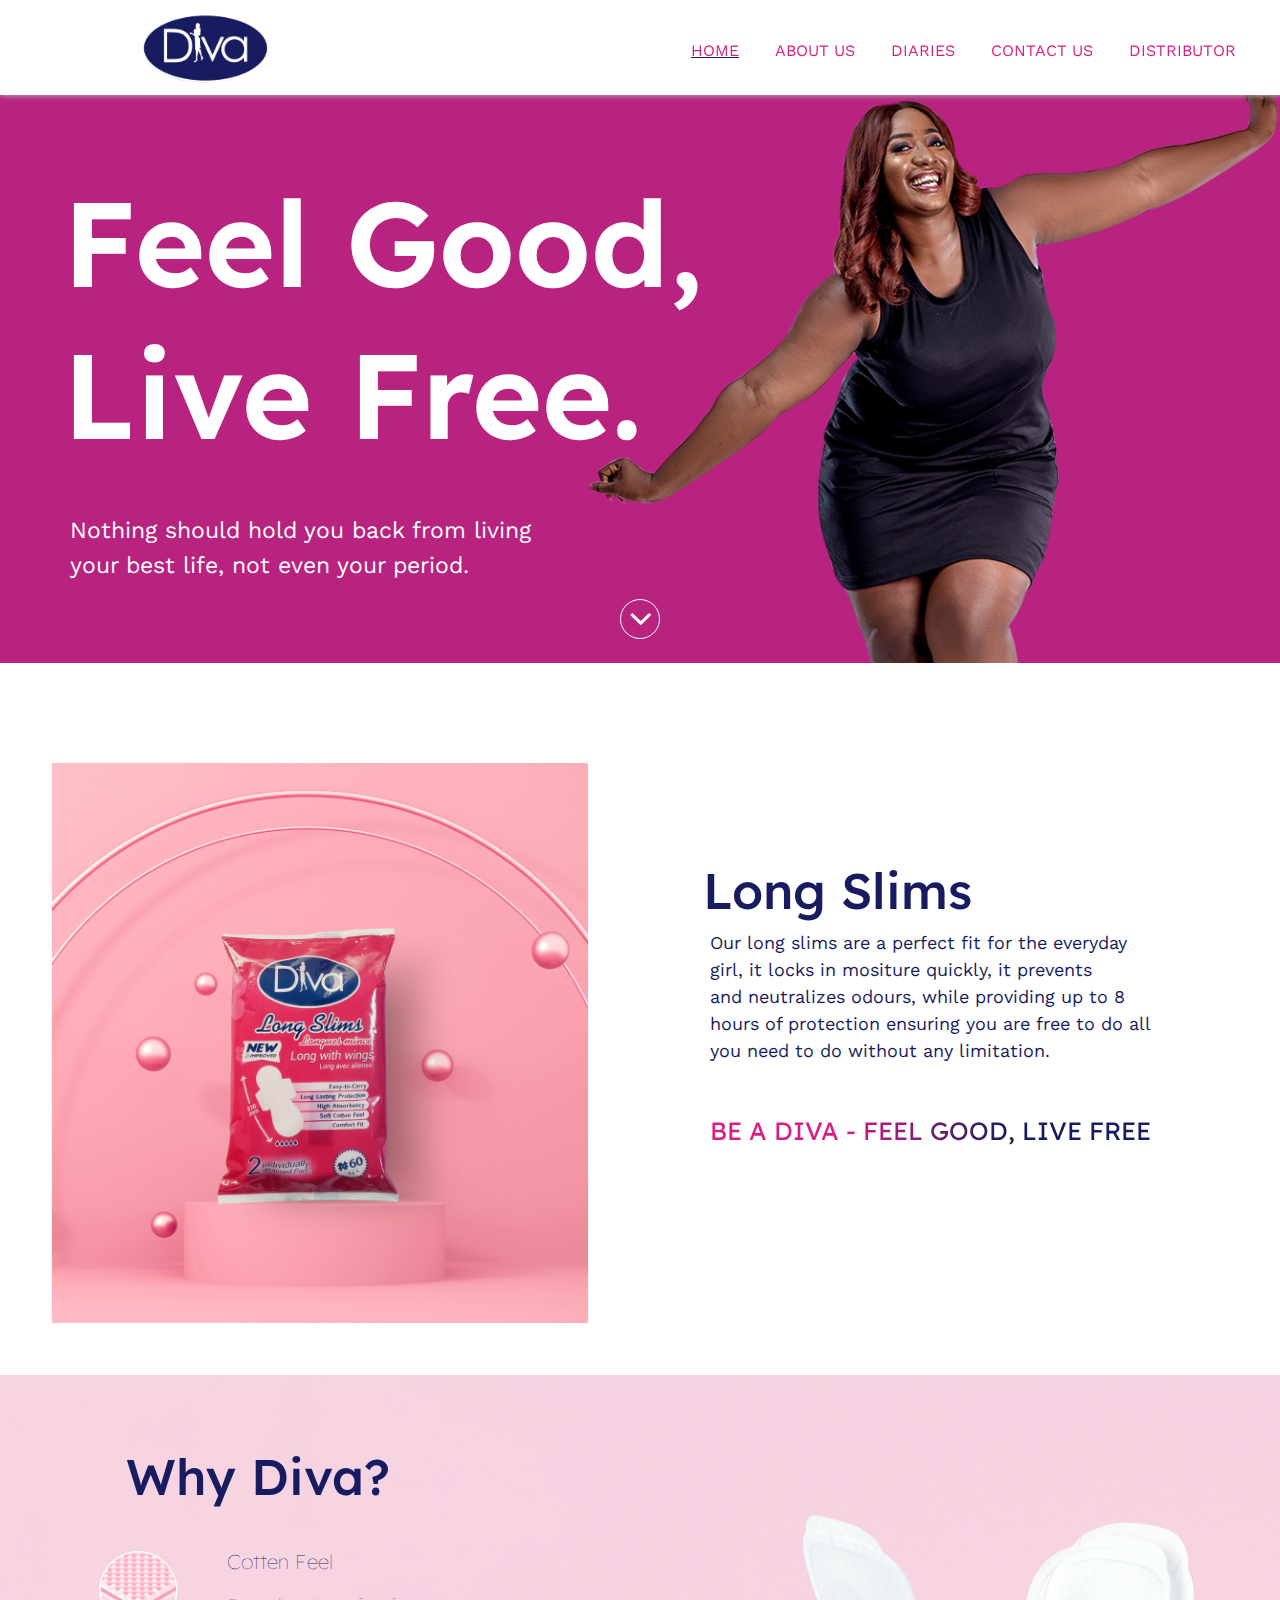
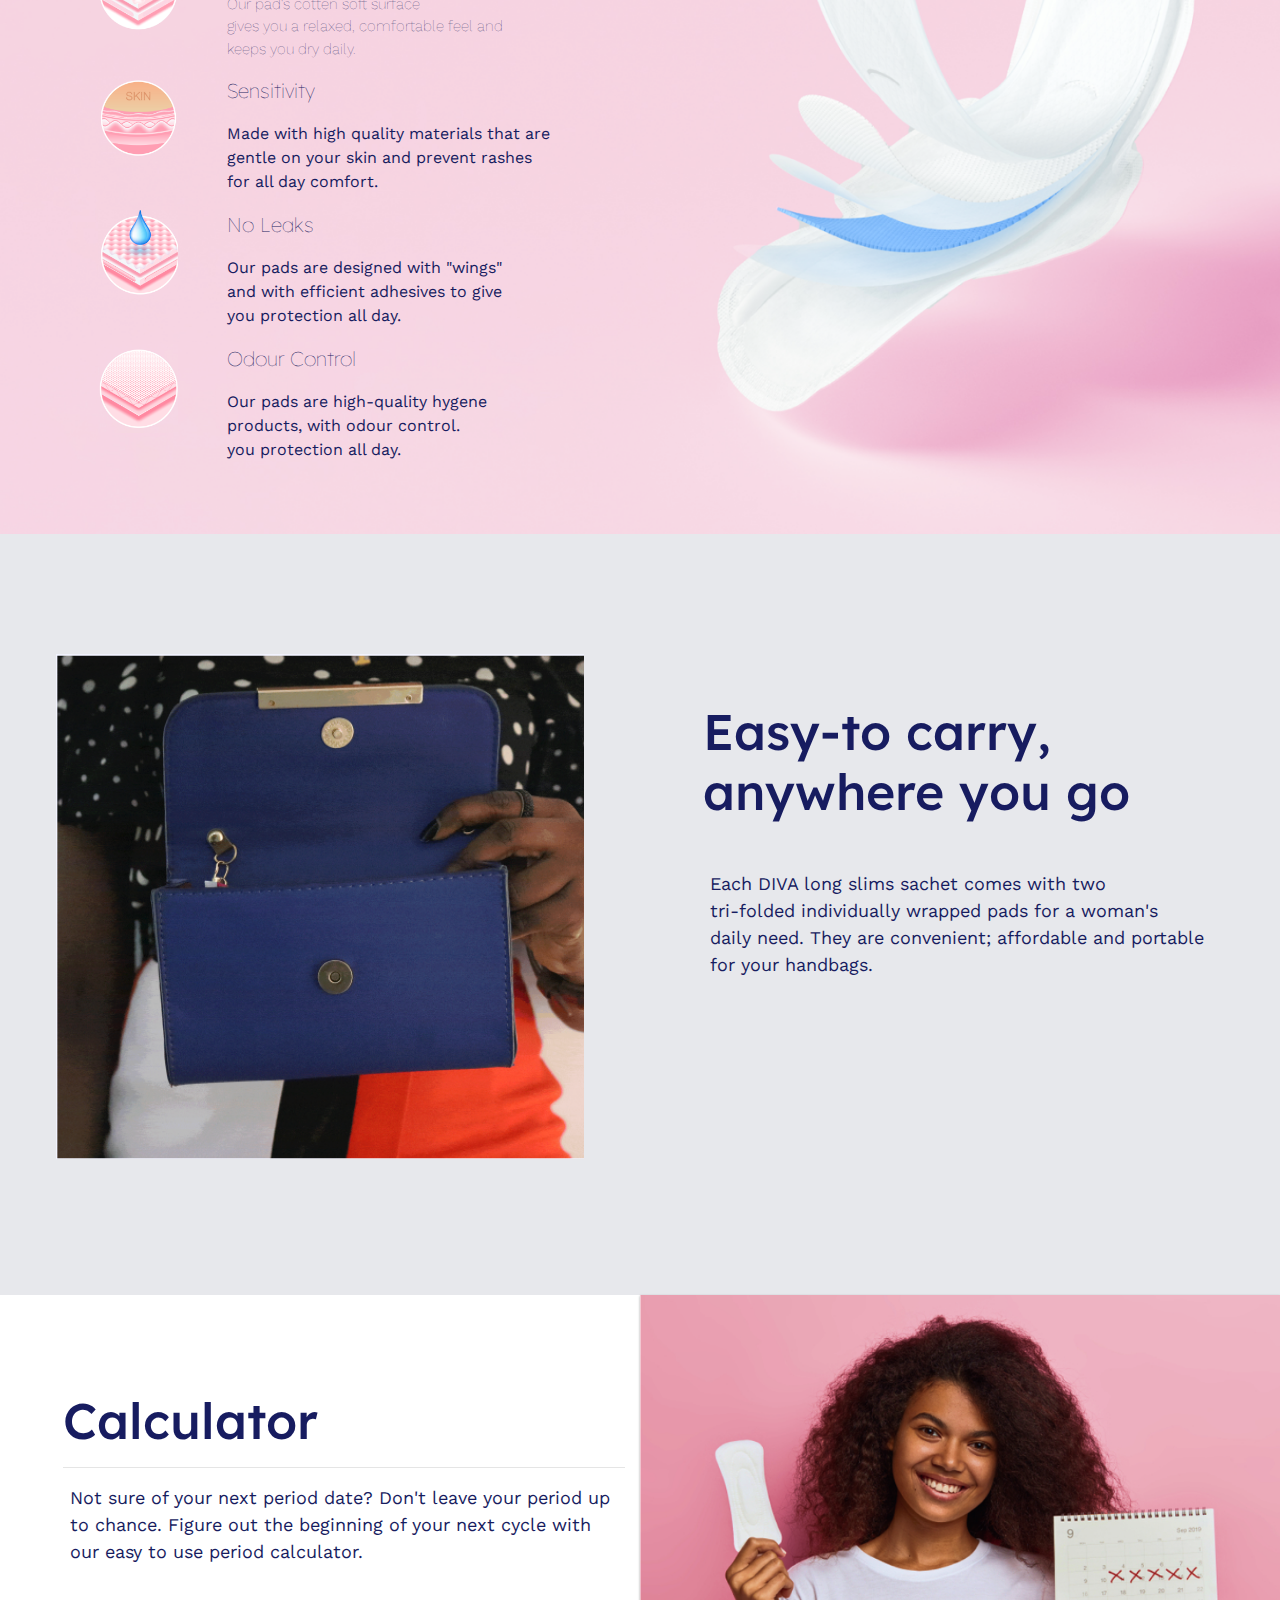
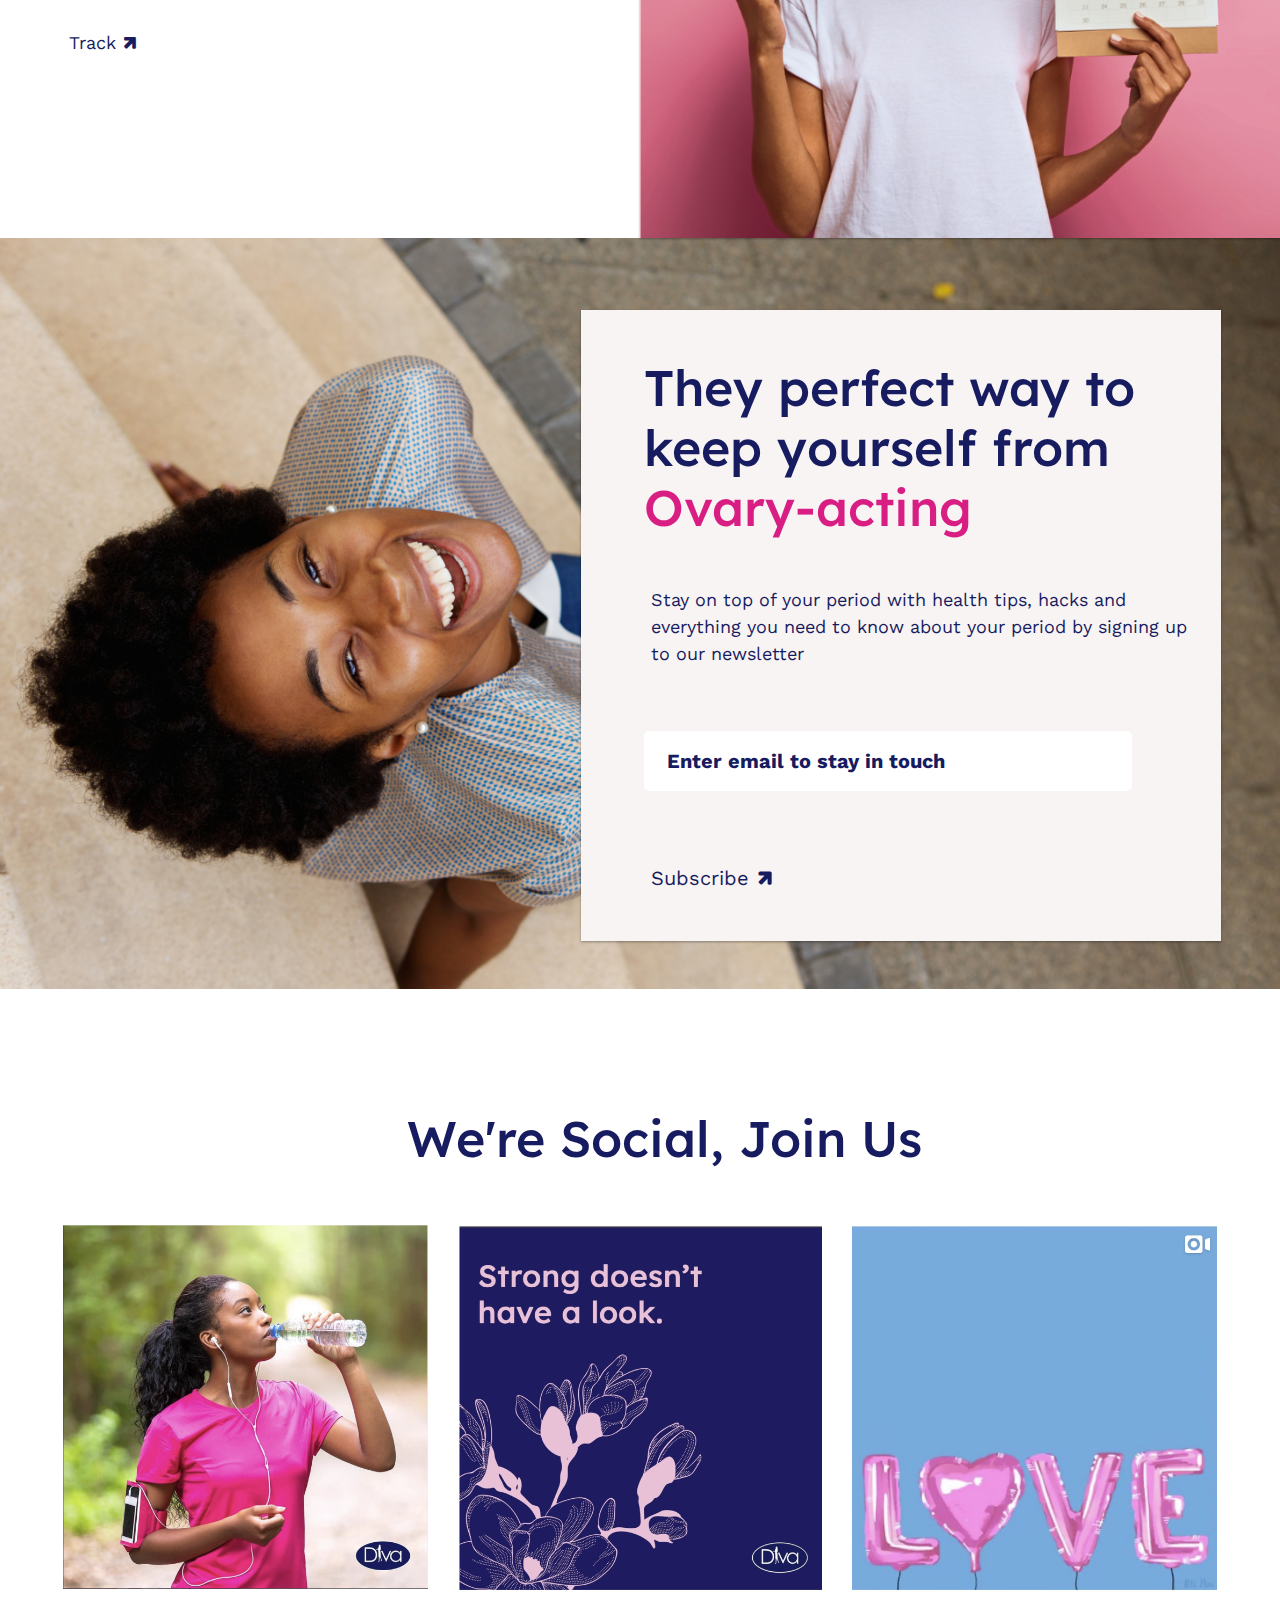
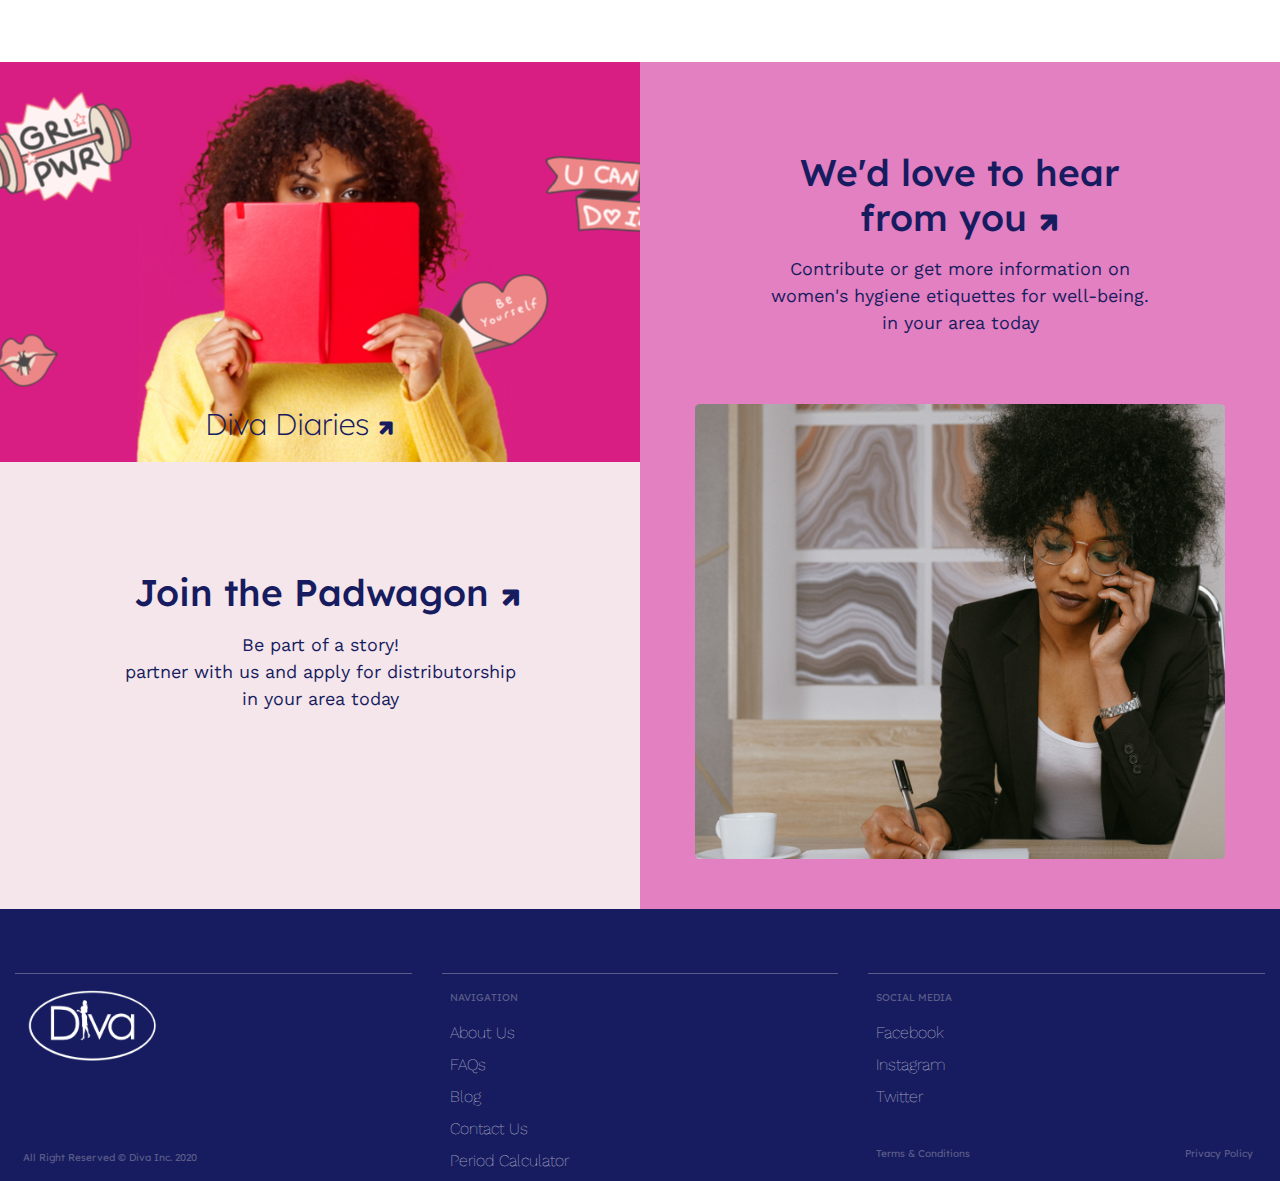
==== index.html @ f77e219d "style commit" ====
<!DOCTYPE html>
<html lang="en">

<head>
    <meta charset="UTF-8">
    <meta name="viewport" content="width=device-width, initial-scale=1, shrink-to-fit=no">
    <link rel="stylesheet" href="https://stackpath.bootstrapcdn.com/bootstrap/4.4.1/css/bootstrap.min.css"
        integrity="sha384-Vkoo8x4CGsO3+Hhxv8T/Q5PaXtkKtu6ug5TOeNV6gBiFeWPGFN9MuhOf23Q9Ifjh" crossorigin="anonymous">
    <link rel="stylesheet" href="https://stackpath.bootstrapcdn.com/font-awesome/4.7.0/css/font-awesome.min.css">

    <link href="https://fonts.googleapis.com/css2?family=Work+Sans&display=swap" rel="stylesheet">
    <link href="https://fonts.googleapis.com/css2?family=Lexend+Deca&display=swap" rel="stylesheet">
    <link href="style.css" rel="stylesheet" />

</head>

<body>
    
    <div class="container-fluid">
        <div class="row">
            <nav class="navbar navbar-expand-xl navbar-light bg-light navbar-fixed-top header w-100" id="header">
                     <button class="navbar-toggler mb-1 ml-3" type="button" data-toggle="collapse"
                         data-target="#navbarSupportedContent" aria-controls="navbarSupportedContent" aria-expanded="false"
                         aria-label="Toggle navigation">
                         <span class="navbar-toggler-icon"></span>
                     </button>
                     <a class="navbar-brand d-none d-lg-block text-white ml-3" href="#"
                         style="width:300px;text-align:center; margin: 0 auto;"><img src="images/logo.png" alt="DIVA"
                             width="140" class="ml-5" /></a>
                     <a class="navbar-brand d-none d-sm-block d-lg-none d-md-none text-white" href="#"><img
                             src="images/logo.png" alt="DIVA" /></a>
                     <div class="collapse navbar-collapse " id="navbarSupportedContent">
                         <ul class="navbar-nav nav ml-auto">
                             <li class="nav-item active">
                                 <a class="nav-link" href="index.html">HOME <span class="sr-only">(current)</span></a>
                             </li>
                             <li class="nav-item">
                                 <a class="nav-link" href="about.html">ABOUT US</a>
                             </li>
                             <li class="nav-item">
                                 <a class="nav-link" href="diary.html">DIARIES</a>
                             </li>
                             <li class="nav-item">
                                 <a class="nav-link" href="contact.html">CONTACT US</a>
                             </li>
                             <li class="nav-item">
                                 <a class="nav-link" href="distributor.html">DISTRIBUTOR</a>
                             </li>
                         </ul>
                     </div>
             </nav>
         </div>
        <div class="row align-items-center">
            <!-- <div class="justify-content-xl-center"> -->
            <div class="col-12 col-md-12 col-xl-12 col-lg-12 col-sm-12 one pb-4 pt-4 " style="margin-top:50px">
                <div class="row">
                    <div class="col-sm-8 col-md-8 d-none d-md-block mt-5">

                        <h1 class="align-self-center mt-5 ml-5 defaultIntroSize text-white ">Feel Good,</h1>
                        <h3 class="align-self-end ml-5 text-white defaultIntroSize" id="">Live Free.</h3>
                        <p class="desc mt-5 ml-5 text-white" style="font-size:23px">
                            Nothing should hold you back from living <br />
                            your best life, not even your period.
                        </p>
                    </div>
                    <div class="col-sm-12 col-md-12 d-lg-none d-xl-none mt-5 d-md-none">

                        <h1 class="align-self-center mt-5   text-white defaultIntroSize2">Feel Good,</h1>
                        <h3 class="align-self-center  text-white defaultIntroSize2" id="">Live Free.</h3>
                        <p class=" align-self-center  mt-5  text-white " style="font-size:12px">
                            Nothing should hold you back from living <br />
                            your best life, not even your period.
                        </p>
                    </div>
                    <!-- <div class="col-sm-4 p-0">
                        <img src="images/img1.png" class="img " style="width: 50%;"/>
                    </div> -->
                    <div class="col-sm-12 centerText">
                        <div class="rounded-circle circularDownDiv" style="margin: 0 auto"><i
                                class="fa fa-angle-down text-white" style="font-size:36px"></i></div>
                    </div>
                </div>
            </div>
            <div class="col-12 col-md-12 col-xl-12 col-lg-12 col-sm-12 two">
                <div class="row">
                    <div class="col-sm-6 p-1 ">
                        <div class="text-center mt-5 p-5">
                            <img src="images/img2.png" class="img h-100 img-fluid " w="400" />
                        </div>

                    </div>
                   
                    <div class="col-sm-5  d-lg-none d-xl-none mt-5 d-md-none" style="margin-top: 10px">
                        <h5 class="align-self-center mt-5 ml-5 defaultIntroSize2 " style="color: #171c60;">Long Slims
                        </h5>
                        <p class="desc ml-2 small text-justified" style="color: #171c60;font-size:18px">
                            Our long slims are a perfect fit for the everyday girl,
                            it locks in mositure quickly, it prevents <br /> and neutralizes odours,
                            while providing up to 8 <br />hours of protection
                            ensuring you are free to
                            do all you need to do without any limitation.

                        </p>
                        <p class="desc mt-5 headerText" style="font-size:25px">
                            <span class="gradientOne"> BE A DIVA</span> <span class="gradientTwo"> - FEEL GOOD</span>,
                            <span class="gradientThree">LIVE FREE</span>
                        </p>
                    </div>
                    <div class="col-sm-5 d-none d-md-block" style="margin-top: 150px">
                        <h5 class="align-self-center mt-5 ml-5 defaultIntroSize2 " style="color: #171c60;">Long Slims
                        </h5>
                        <p class="desc ml-2 small text-justified" style="color: #171c60;font-size:18px">
                            Our long slims are a perfect fit for the everyday girl,
                            it locks in mositure quickly, it prevents <br /> and neutralizes odours,
                            while providing up to 8 <br />hours of protection
                            ensuring you are free to
                            do all you need to do without any limitation.

                        </p>
                        <p class="desc mt-5 headerText" style="font-size:25px">
                            <span class="gradientOne"> BE A DIVA</span> <span class="gradientTwo"> - FEEL GOOD</span>,
                            <span class="gradientThree">LIVE FREE</span>
                        </p>
                    </div>

                </div>
            </div>

             <div class="col-12 col-md-12 col-xl-12 col-lg-12 col-sm-12 three">
                <div class="row p-4 ml-4 ">
                    <div class="col-sm-12">
                        <h6 class="align-self-center mt-5 ml-5 defaultIntroSize2 d-none d-md-block mt-5" style="color: #171c60;">Why Diva?
                        </h6>
                        <h6 class="align-self-center mt-5  defaultIntroSize2 d-lg-none d-xl-none mt-5 d-md-none" style="color: #171c60;">Why Diva?
                        </h6>
                    </div>
                    <div class="col-sm-6 mt-3 mb-5">
                        <div class="row mt-3">
                            <div class="col-sm-3" style="text-align: center">
                                <img src="images/icon3.png" class="img-fluid img" width="80" />
                            </div>
                            <div class="col-sm-9" style="color: #171c60; font-size: 15px; font-weight: lighter;">
                                <p class="headerText headerText3">Cotten Feel</p>
                                Our pad's cotten soft surface<br /> gives you a relaxed, comfortable
                                feel and<br /> keeps you dry daily.
                            </div>
                        </div>
                        <div class="row mt-3">
                            <div class="col-sm-3" style="text-align: center">
                                <img src="images/icon2.png" class="img-fluid img" width="80" />
                            </div>
                            <div class="col-sm-9" style="color: #171c60;">
                                <p class="headerText headerText3">Sensitivity</p>
                                Made with high quality materials that are<br /> gentle on your skin and prevent rashes
                                <br /> for all day comfort.
                            </div>
                        </div>
                        <div class="row mt-3">
                            <div class="col-sm-3" style="text-align: center">
                                <img src="images/icon1.png" class="img-fluid img" width="80" />
                            </div>
                            <div class="col-sm-9" style="color: #171c60;">
                                <p class="headerText headerText3">No Leaks</p>
                                Our pads are designed with "wings"<br /> and with efficient adhesives to give
                                <br /> you protection all day.
                            </div>
                        </div>
                        <div class="row mt-3">
                            <div class="col-sm-3" style="text-align: center">
                                <img src="images/icon4.png" class="img-fluid img" width="80" />
                            </div>
                            <div class="col-sm-9" style="color: #171c60;">
                                <p class="headerText headerText3">Odour Control</p>
                                Our pads are high-quality hygene<br /> products, with odour control.
                                <br /> you protection all day.
                            </div>
                        </div>
                    </div>

                </div>

            </div>
           <div class="col-12 col-md-12 col-xl-12 col-lg-12 col-sm-12 four">
                <div class="row">
                    <div class="col-sm-6 p-2 mt-3">
                        <div class="text-center mt-5 p-5" style="margin-bottom:80px">
                            <img src="images/bg3.png" class="img img-fluid " />
                        </div>

                    </div>
                    <div class="col-sm-6 d-lg-none d-xl-none d-md-none" style="margin-top: 1px;">
                        <h6 class="align-self-center  ml-3 defaultIntroSize2 "
                            style="color: #171c60; font-size: 50px !important;">Easy-to carry,<br /> anywhere you go
                        </h6>


                        <p class=" ml-3 mt-5 " style="color: #171c60;font-size: 18px;">
                            Each DIVA long slims sachet comes with two<br /> tri-folded individually wrapped pads for a
                            woman's<br /> daily need. They are convenient; affordable and portable <br />for your
                            handbags.
                        </p>
                    </div>
                    <div class="col-sm-6 d-none d-md-block" style="margin-top: 120px;">
                        <h6 class="align-self-center mt-5 ml-5 defaultIntroSize2 "
                            style="color: #171c60; font-size: 50px !important;">Easy-to carry,<br /> anywhere you go
                        </h6>


                        <p class="desc ml-3 mt-5 " style="color: #171c60;font-size: 18px;">
                            Each DIVA long slims sachet comes with two<br /> tri-folded individually wrapped pads for a
                            woman's<br /> daily need. They are convenient; affordable and portable <br />for your
                            handbags.
                        </p>
                    </div>
                </div>
            </div>
            <div class="col-12 col-md-12 col-xl-12 col-lg-12 col-sm-12 five">
                <div class="row">
                    <div class="col-sm-6 col-xs-12 mt-5 mb-5 d-lg-none d-xl-none d-md-none">
                        <h6 class="align-self-center mt-5 ml-3 defaultIntroSize2 " style="color: #171c60;">Calculator
                            <hr />
                        </h6>


                        <p class=" ml-3 " style="color: #171c60;font-size: 18px;">
                            Not sure of your next period date?
                            Don't leave your period up to chance. Figure out the beginning of your next cycle with our
                            easy to use period calculator.

                        </p>
                        <br /> <br />
                        <a class="ml-2 mt-5" href="#" style="color: #171c60; font-size: 18px;">&nbsp;Track <i
                                class="fa fa-arrow-up" style="transform: rotate(45deg);"></i></a>
                    </div>
                    <div class="col-sm-6 col-xs-12 mt-5 mb-5 d-none d-md-block">
                        <h6 class="align-self-center mt-5 ml-5 defaultIntroSize2 " style="color: #171c60;">Calculator
                            <hr />
                        </h6>


                        <p class="desc ml-3 " style="color: #171c60;font-size: 18px;">
                            Not sure of your next period date?
                            Don't leave your period up to chance. Figure out the beginning of your next cycle with our
                            easy to use period calculator.

                        </p>
                        <br /> <br />
                        <a class="ml-5 mt-5" href="#" style="color: #171c60; font-size: 18px;">&nbsp;Track <i
                                class="fa fa-arrow-up" style="transform: rotate(45deg);"></i></a>
                    </div>
                    <div class="col-sm-6 d-none d-md-block text-center p-0">
                        <img src="images/bg4.png" class="img-fluid w-100 h-100" />
                    </div>
                </div>
            </div>
             <div class="col-12 col-md-12 col-xl-12 col-lg-12 col-sm-12 six">

                <div class="row mt-5 mb-5">

                    <div class="col-sm-5 col-xs-12 "></div>
                    <div class="col-sm-6 mt-4 pb-5 ml-5 d-none d-md-block"
                        style="background-color: #f9f4f4;  box-shadow: 0 1px 3px rgba(0,0,0,0.12), 0 1px 2px rgba(0,0,0,0.24);">
                        <h6 class="align-self-center mt-5 ml-5 defaultIntroSize2 "
                            style="color: #171c60;font-size: 45px;">They perfect way to <br />keep yourself from <span
                                class="gradientOne">Ovary-acting</span>
                        </h6>
                        <p class="desc ml-3 mt-5" style="color: #171c60;font-size: 18px;">
                            Stay on top of your period with health tips, hacks and everything you need to know about
                            your period by signing up to our newsletter

                        </p>
                        <form>

                        
                        <input type="text" placeholder="Enter email to stay in touch" class="control ml-5 mt-5 mb-4" style="height: 60px !important;width:80% !important; padding: 22px; border-radius:5px"/>
                        </form>
                    <br />
                        <br />
                        <a class="ml-5 mt-5 mb-5" href="#" style="color: #171c60; font-size: 20px;">&nbsp;Subscribe <i
                                class="fa fa-arrow-up" style="transform: rotate(45deg);"></i></a>
                    </div>
                    <div class="col-sm-6 mt-4 pb-5  d-lg-none d-xl-none d-md-none"
                    style="background-color: #f9f4f4;  box-shadow: 0 1px 3px rgba(0,0,0,0.12), 0 1px 2px rgba(0,0,0,0.24);">
                    <h6 class="align-self-center mt-5 defaultIntroSize2 "
                        style="color: #171c60;font-size: 25px;">They perfect way to <br />keep yourself from <span
                            class="gradientOne">Ovary-acting</span>
                    </h6>
                    <p class=" ml-1 mt-5" style="color: #171c60;font-size: 18px;">
                        Stay on top of your period with health tips, hacks and everything you need to know about
                        your period by signing up to our newsletter

                    </p>
                    <form>
                        <input type="text" placeholder="Enter email to stay in touch" class="control ml-2 mt-5 mb-4" style=" width:80% !important; padding: 12px; border-radius: 5px !important;"/>
                       </form>
                    <!-- <input type="text" placeholder="Enter email to stay in touch" class="control ml-1 mt-5 mb-4" style="width:80% !important; padding: 12px" /> -->
                    <br />
                    <br />
                    <a class="ml-1 mt-5 mb-5" href="#" style="color: #171c60; font-size: 20px;">&nbsp;Subscribe <i
                            class="fa fa-arrow-up" style="transform: rotate(45deg);"></i></a>
                </div>
                </div>
            </div>
            <div class="col-12 col-md-12 col-xl-12 col-lg-12 col-sm-12 seven mb-4">
                <div class="row">

                    <div class="col-sm-6 col-xs-12 mt-5" style="text-align:center;margin:0 auto; ">
                        <br />
                        <h6 class="align-self-center mt-5 ml-5 defaultIntroSize2 "
                            style="color: #171c60;font-size: 45px;">We're Social, Join Us</span>
                        </h6>


                    </div>
                </div>
                <div class="row row-cols-3 p-5">
                    <div class="col">
                        <img src="images/social1.png" class="img img-fluid w-100" />
                    </div>
                    <div class="col">
                        <img src="images/social2.png" class="img  img-fluid w-100" />
                    </div>
                    <div class="col">
                        <img src="images/social3.png" class="img  img-fluid w-100" />
                    </div>
                </div>
            </div>
            <div class="col-12 col-md-12 col-xl-12 col-lg-12 col-sm-12 eight">
                <div class="row">
                    <div class="col-sm-6 col-xs-12 " style="background-color: #F5E6EB;">
                        <div class="row">
                            <div class="col-sm-12 girlWithBook">
                                <h6 class="align-self-center defaultIntroSize2"
                                    style="margin: 0 auto; font-size: 30px !important;font-weight: 200;text-align: center;color: #171c60;position: absolute;bottom:20px;left:32%">
                                    Diva Diaries <i class="fa fa-arrow-up"
                                        style="transform: rotate(45deg);font-weight: 100 !important;font-size:  20px;"></i>
                                </h6>

                            </div>
                            <div class="col-sm-12 col-xs-12 " style="background-color: #F5E6EB;padding:20px">
                                <h6 class="align-self-center ml-3 defaultIntroSize2 text-center"
                                    style="color: #171c60;margin-top:88px;font-size:37px!important">Join the Padwagon <i
                                        class="fa fa-arrow-up"
                                        style="transform: rotate(45deg);color: #171c60; font-size: 25px;"></i></h6>
                                <p class="  mt-3 text-center"
                                    style="color: #171c60;font-size: 18px;margin-bottom:58px">
                                    Be part of a story!<br />
                                    partner with us and apply for distributorship<br />
                                    in your area today<br />


                                </p>
                                <br /> <br />

                            </div>
                        </div>
                    </div>
                    <div class="col-sm-6 col-xs-12 " style="background-color:#e380c1 !important">
                        <h6 class="align-self-center defaultIntroSize2 text-center"
                            style="color: #171c60;margin-top:88px;font-size:37px !important">We'd love to hear<br />from
                            you <i class="fa fa-arrow-up"
                                style="transform: rotate(45deg);color: #171c60; font-size: 25px;"></i></h6>
                        <p class="desc mt-3 text-center"
                            style="color: #171c60;font-size: 18px;margin-bottom:58px; margin-left: 0px !important;">
                            Contribute or get more information on<br />
                            women's hygiene etiquettes for well-being.<br />
                            in your area today<br />


                        </p>

                        <div style="padding: 10px 40px 50px 40px">
                            <img src="images/contact.png" class="img-fluid w-100" width="200" />
                        </div>
                    </div>
                </div>
            </div> 

            <!-- </div> -->
        </div>
       
        <div class="row footer">
            <div class="col-sm-4">
                <br /><br />
                <hr style="border-color: #5b5c88 !important;" />
                <img src="images/logo.png" alt="DIVA" width="140" class="ml-2" />
                <p style="color: #5b5c88 !important; font-size: 10px !important;font-family: 'Lexend Deca'; position: absolute; bottom: 0px"
                    class="text-left ml-2 small d-none d-md-block">All Right Reserved &copy; Diva Inc. 2020</p>
            </div>
            <div class="col-sm-4 text-left div2">
                <br /><br />
                <hr style="border-color: #5b5c88 !important;" />
                <p style="color: #5b5c88 !important; font-size: 10px !important;font-family: 'Lexend Deca';"
                    class="text-left ml-2 small">NAVIGATION</p>
                <p class="mb-2 ml-2"> <a href="#" class="text-white">About Us</a> </p>
                <p class="mb-2 ml-2"> <a href="#" class="text-white">FAQs</a> </p>
                <p class="mb-2 ml-2"> <a href="#" class="text-white">Blog</a> </p>
                <p class="mb-2 ml-2"> <a href="#" class="text-white">Contact Us </a> </p>
                <p class="mb-2 ml-2"> <a href="#" class="text-white">Period Calculator</a> </p>
    
            </div>
            <div class="col-sm-4 text-left div2">
                <br /><br />
                <hr style="border-color: #5b5c88 !important;" />
                <p style="color: #5b5c88 !important; font-size: 10px !important;font-family: 'Lexend Deca';"
                    class="text-left ml-2 small">SOCIAL MEDIA</p>
                <p class="mb-2 ml-2"> <a href="#" class="text-white">Facebook</a></p>
                <p class="mb-2 ml-2"> <a href="#" class="text-white">Instagram</a></p>
                <p class="mb-2 ml-2"> <a href="#" class="text-white">Twitter</a></p>
                <div style="width:100%; color: #5b5c88 !important; font-size: 10px !important;font-family: 'Lexend Deca'; position: absolute; bottom: 20px"
                    class="text-left ml-2 small d-none d-md-block">
                    <span>Terms & Conditions</span>
                    <span style="position: absolute;right: 50px;">Privacy Policy</span>
                </div>
            </div>
    
    
        </div>
           
    </div>
</body>
<script src="https://code.jquery.com/jquery-3.4.1.slim.min.js"
    integrity="sha384-J6qa4849blE2+poT4WnyKhv5vZF5SrPo0iEjwBvKU7imGFAV0wwj1yYfoRSJoZ+n"
    crossorigin="anonymous"></script>
<script src="https://cdn.jsdelivr.net/npm/popper.js@1.16.0/dist/umd/popper.min.js"
    integrity="sha384-Q6E9RHvbIyZFJoft+2mJbHaEWldlvI9IOYy5n3zV9zzTtmI3UksdQRVvoxMfooAo"
    crossorigin="anonymous"></script>
<script src="https://stackpath.bootstrapcdn.com/bootstrap/4.4.1/js/bootstrap.min.js"
    integrity="sha384-wfSDF2E50Y2D1uUdj0O3uMBJnjuUD4Ih7YwaYd1iqfktj0Uod8GCExl3Og8ifwB6"
    crossorigin="anonymous"></script>
<script>
    // When the user scrolls the page, execute myFunction
    window.onscroll = function () { myFunction() };

    // Get the header
    var header = document.getElementById("header");

    // Get the offset position of the navbar
    var sticky = header.offsetTop;
    console.log(window.pageYOffset)
    // Add the sticky class to the header when you reach its scroll position. Remove "sticky" when you leave the scroll position
    function myFunction() {
        if (window.pageYOffset > sticky) {
            header.classList.add("sticky");
            console.log('Sticky: ', window.pageYOffset)
        } else {
            header.classList.remove("sticky");
            console.log('No sticky: ', window.pageYOffset)
        }
    }
</script>

</html>
---- style.css ----
:root{
    --color-1: #b8237f;
    --color-2: #171C60;
    --text-color: #d81d83;
    --blog-special-1: #d81c83;
    --blog-special-2: #f5a2ae;
}
.justify-content-md-center > div{
    outline: thick tan;
    border:1px solid #0000 !important;
    width:100%;
    padding:0px;
}
.one{
    background-position: center;
    background-image: url('images/img1.png');
    background-color: #b8237f;
    min-height: 500px !important;
    background-size: cover;
}
.two{
    background-color: white;
    min-height:300px;
}

.three{
    background-size: cover;
    background-position: center;
    background-image: url('images/bg2.png');
    background-color: #F5E6EB;
    min-height: 600px !important;
}
.girlWithBook{
   
    background-position: center;
    background-image: url('images/girlWithBook.png');
    background-color: #F5E6EB;
    height: 400px !important;
}
.four{
    background-color: #E7E8EC;
    min-height: 500px !important;
}
.five{
    background-color: #fff;
    min-height: 450px !important;
}
.six{
    background-size: cover;
    background-position: center;
    background-image: url('images/bg5.png');
    background-color: #E9B9C8;
    min-height: 500px !important;
}
.seven{
    background-color: #fff;
    min-height: 500px !important;
}
.eight{
    background-color: #FFFFFF;
    min-height: 500px !important;
}
.peachPage{
    background-color: #F5E6EB;
    min-height: 100%;
}
.greyPage{
    background-color: #f9f9ff;
    min-height: 100%;
}

#header{
    background-color:white !important;
    padding-bottom:2px;
    box-shadow: 1px 1px 5px #aaaaaa !important;
    z-index: 99999;
    position: fixed;
}
#header .nav-item  .nav-link{
    margin-right: 20px ;
    color:var(--text-color)!important;
    
}
#header .nav-item  > a:hover, .active{
    text-decoration: underline;
    color: var(--color-2) !important;
    /* border-color:  #171C60 !important; */
}
.footer{
    background-color:#171C60 !important;
    height:100%;
}
.footer  .div2 a{
    
    font-size: 16px;
    font-weight: lighter;
    margin-bottom: 8px !important;
}

.defaultIntroSize{
    font-family: 'Lexend Deca';
    font-size: 120px !important;
    font-weight: 600;
    /* color:#171C60 */
}
.defaultIntroSize2{
    font-family: 'Lexend Deca';
    font-size: 50px !important;
}

.defaultIntroSize3{
    font-family: 'Lexend Deca';
    font-size: 70px !important;
}

#introCaptions{
    font-size: 70px;
    font-weight: 400;
    /* color:#171C60; */
}
.desc{
    margin-left: 55px !important;
}
body{
    font-family: 'Work Sans';
    width: 100% !important;
}

.text-pink{
    color:var(--text-color) !important;
}

/* subscribe input box border */
.control{
    border: 2px solid #fff;
    
    color: #fff !important;
    width: 40%;
    height: 60px;
    font-weight: bold;
    border-radius: 25px;
   font-size:20px !important;

}
.control::-webkit-input-placeholder {
    color: var(--color-2) !important;
}
select {
    width: 100%;
    padding: 5px;
    font-size: 16px;
    line-height: 1;
    border: 0;
    border-radius: 5px;
    height: 34px;
    background: url(https://www.dailies.com/_Assets/img/arrow-down.svg) no-repeat right blue;
    -webkit-appearance: none;
    background-position-x: 95%;
    background-size: 23px;
}
/* Title Element */
.blueTitle{
    color:#171C60 ;
    font-size: 12px !important;
    text-transform: capitalize !important;
    font-weight:300 !important;
}
.whiteTitle{
    color:white ;
    font-size: 12px !important;
    text-transform: capitalize !important;
    font-weight:300 !important;
}
.whiteTitle > hr{
    border-color: white !important;
}
.two .title{
    color:#171C60 !important;
    font-size: 12px !important;
    text-transform: capitalize;
    font-weight:300 !important;
}
.three .title{
    color:#E380C1 !important;
    font-size: 12px !important;
    text-transform: capitalize;
    font-weight:300 !important;
}
.two .title > hr, .blueTitle > hr{
    border-color: #171C60 !important;
}
/* This are for the borders in div 3 */
.three .bottomLeftBorder{
    
        background-image: linear-gradient(transparent, grey),
                          linear-gradient(grey, transparent);                 
        background-repeat: no-repeat;
        background-size: 1px 50%, 50%  1px, 1px 50%, 50% 1px, calc(100% - 8px) calc(100% - 8px);
        background-position: left bottom, left bottom, 4px;
        
    
}
.three .bottomRightBorder{
    background-image: linear-gradient(transparent, transparent),
    linear-gradient(transparent, transparent),
    linear-gradient(transparent, transparent),
    linear-gradient(grey, transparent);
    
   
background-repeat: no-repeat;
background-size: 1px 50%, 50%  1px, 1px 50%, 50% 1px, calc(100% - 8px) calc(100% - 8px);
background-position:  right bottom,  bottom, 4px 
}
.three .topRightBorder{
    background-image: linear-gradient(grey, transparent),
    linear-gradient(transparent, transparent),
    linear-gradient(transparent, transparent),
    linear-gradient(transparent, transparent);
    
   
background-repeat: no-repeat;
background-size: 1px 50%, 50%  1px, 1px 50%, 50% 1px, calc(100% - 8px) calc(100% - 8px);
background-position:  left top,  top, 4px;
}

.btn-primary{
    background-color:#171C60 !important;
    border:1px solid #171C60 !important;
    color:white;
    font-size: 12px
}
.btn-primary:hover{
    background-color:#171C60 !important;
    border:1px solid #171C60 !important;
}


/* Image overlaps div 5 and 6 */
.five img{
    position: relative;
    /* top: 130px; */
    z-index: 9999;
    box-shadow: 0 1px 3px rgba(0,0,0,0.12), 0 1px 2px rgba(0,0,0,0.24);
    transition: all 0.3s cubic-bezier(.25,.8,.25,1);
}
.five img:hover{
    box-shadow: 0 14px 28px rgba(0,0,0,0.25), 0 10px 10px rgba(0,0,0,0.22);
}

.circularDownDiv{
    width: 40px;
    border: 1px solid #fff;
    height: 40px;
    text-align: center;
}
.centerText{
    text-align: center !important;
}


/* Custom Text Gradient indexPage */
.gradientOne{
    background: -webkit-linear-gradient(#d81d83, #d81d83);
    background-clip: text;
    -webkit-background-clip: text;
    -webkit-text-fill-color: transparent;
}

.gradientTwo{
    background-image: linear-gradient(to right,#d81d83 ,#171C60);
    background-clip: text;
    -webkit-background-clip: text;
    -webkit-text-fill-color: transparent;
}
.gradientThree{
    background-image: linear-gradient(to right,rgba(23, 28, 96) ,#171C60);
    background-clip: text;
    -webkit-background-clip: text;
    -webkit-text-fill-color: transparent;
}
.headerText{
    font-family: 'Lexend Deca';
} 

.colorRed{
    color: var(--color-1) !important;
}
.colorBlue{
    color: var(--color-2) !important;
}
.colorTextPink{
    color: var(--text-color) !important;
}
.headerText3{
    font-weight: 100;
    font-size: 20px;
}
.headerText4{
    
    font-size: 40px;
}
.sticky {
    position: fixed;
    top: 0;
    width: 100%;
    z-index: 999999;
    box-shadow: 1px 1px 5px #aaaaaa
  }
  .sticky + .content {
    padding-top: 102px;
  }


  /* FORM */

  form input, form select {
    border: 1px solid #fff !important;
    height: 45px !important;
  }
  form textarea{
    border: 1px solid #fff !important;
    outline: none !important;
  }
  form input:focus, form select:focus, form textarea:focus{
      box-shadow: 0 0 0 0.2rem rgba(23,28,95,.78) !important;
  }
label{
    color: #ccc !important;
    font-size: 13px;
  }
  #accordion .card{
      margin-bottom: 20px !important;
      border: none !important;
      padding: 10px
  }
  #accordion .card-header{
      background-color: #fff ;
      border: none !important;
     
     
  }
  #accordion .card-header a{
    color: var(--color-2) !important;
    text-decoration: none !important;
  }
  #accordion .card-body{
    color: #6e6d98 !important;
    font-size: 14px;
  }
  .smallText{
    font-weight: 100;
    font-size: 14px !important;
  }



  /* BLOG */
  .blogBg{
      background-color: var(--blog-special-1) !important;
  }
  .blogBg2{
    background-color: var(--blog-special-2) !important;
}
  .div400{
    background-position: center;
    height: 340px !important;
 }
  /* BLOG END */
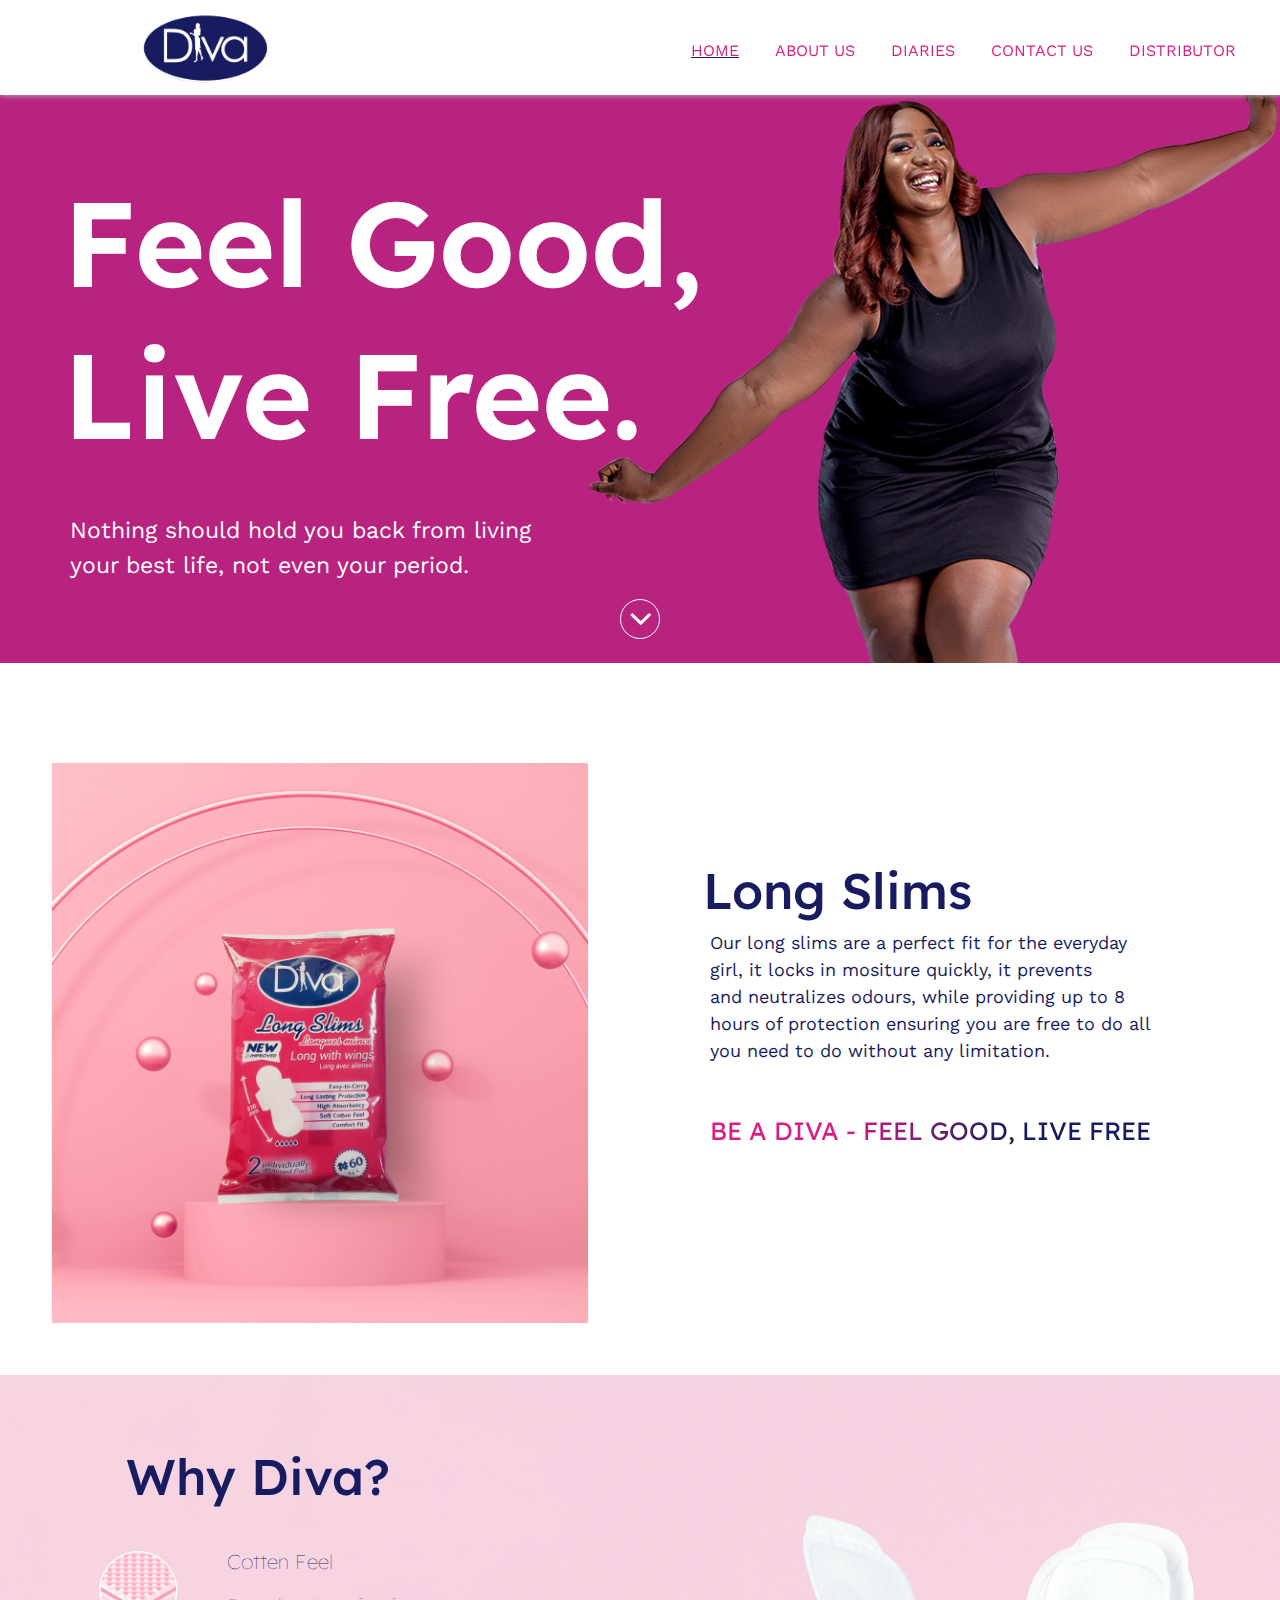
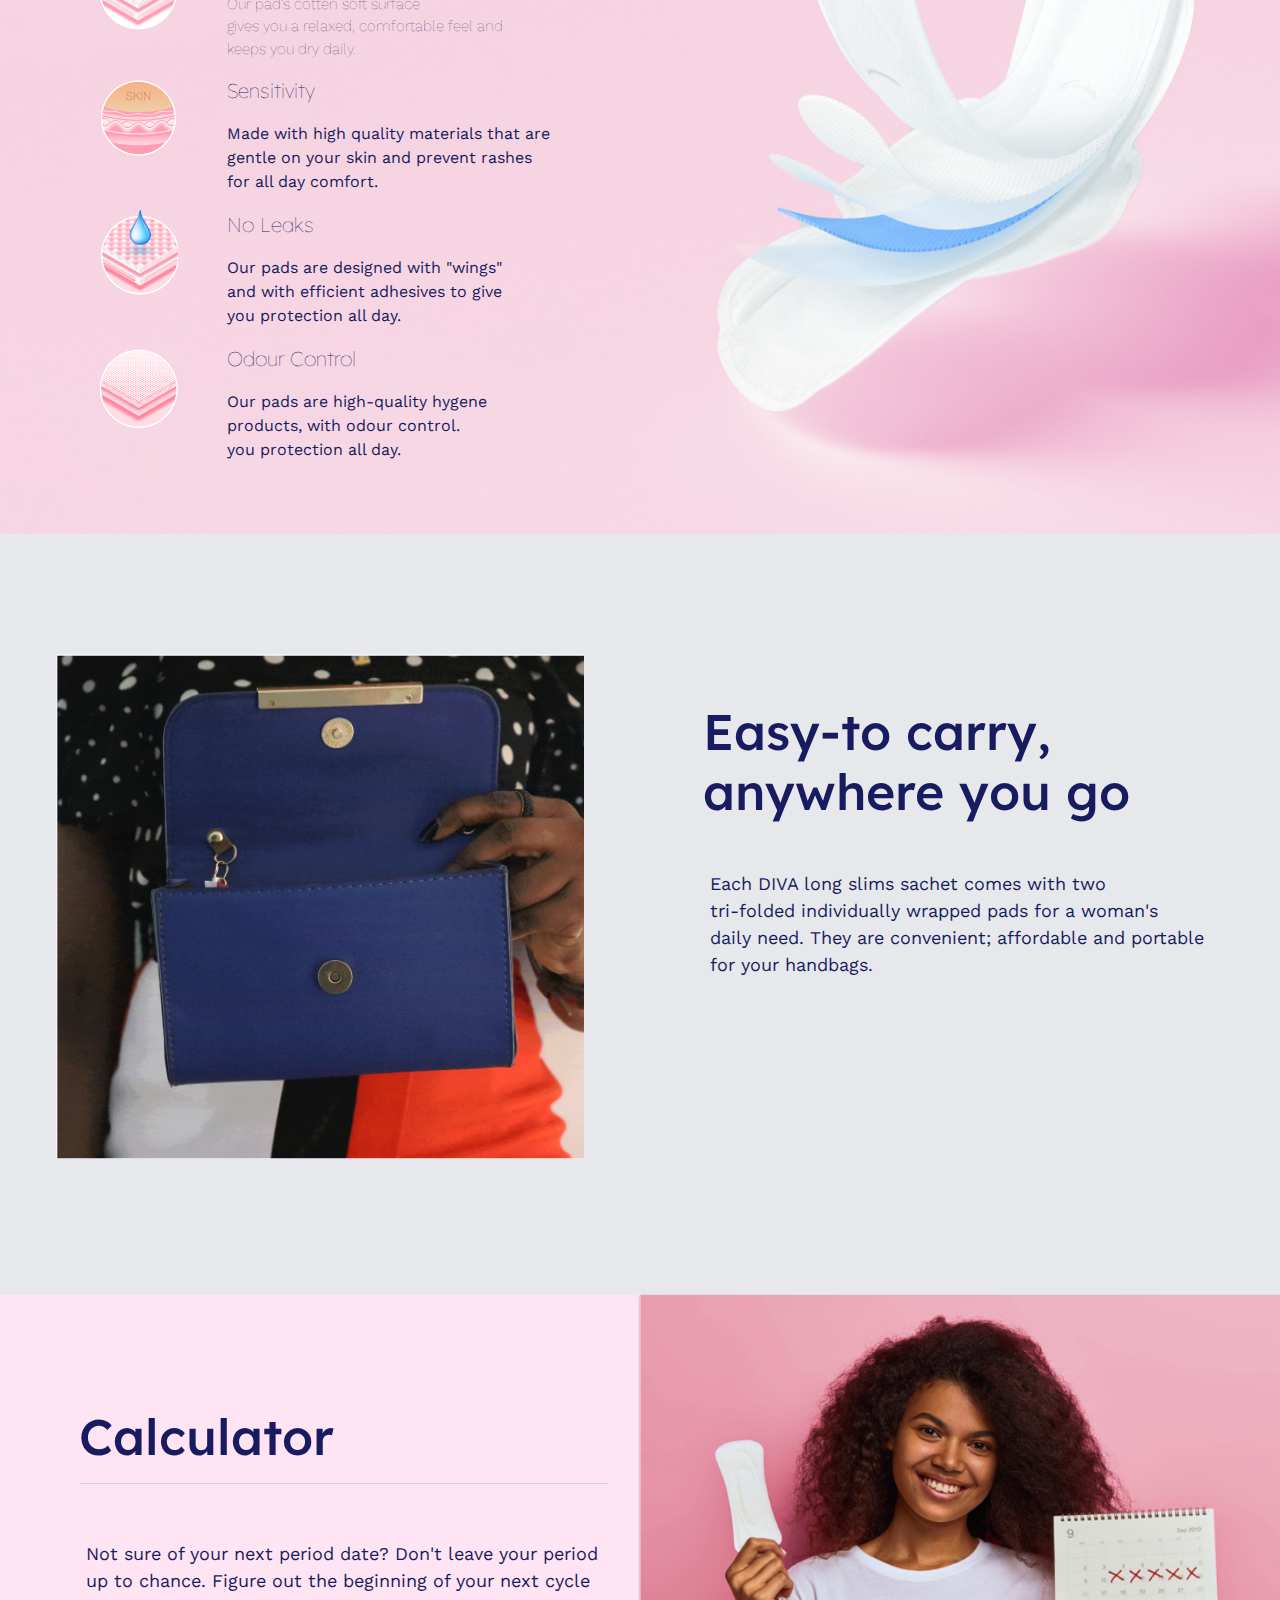
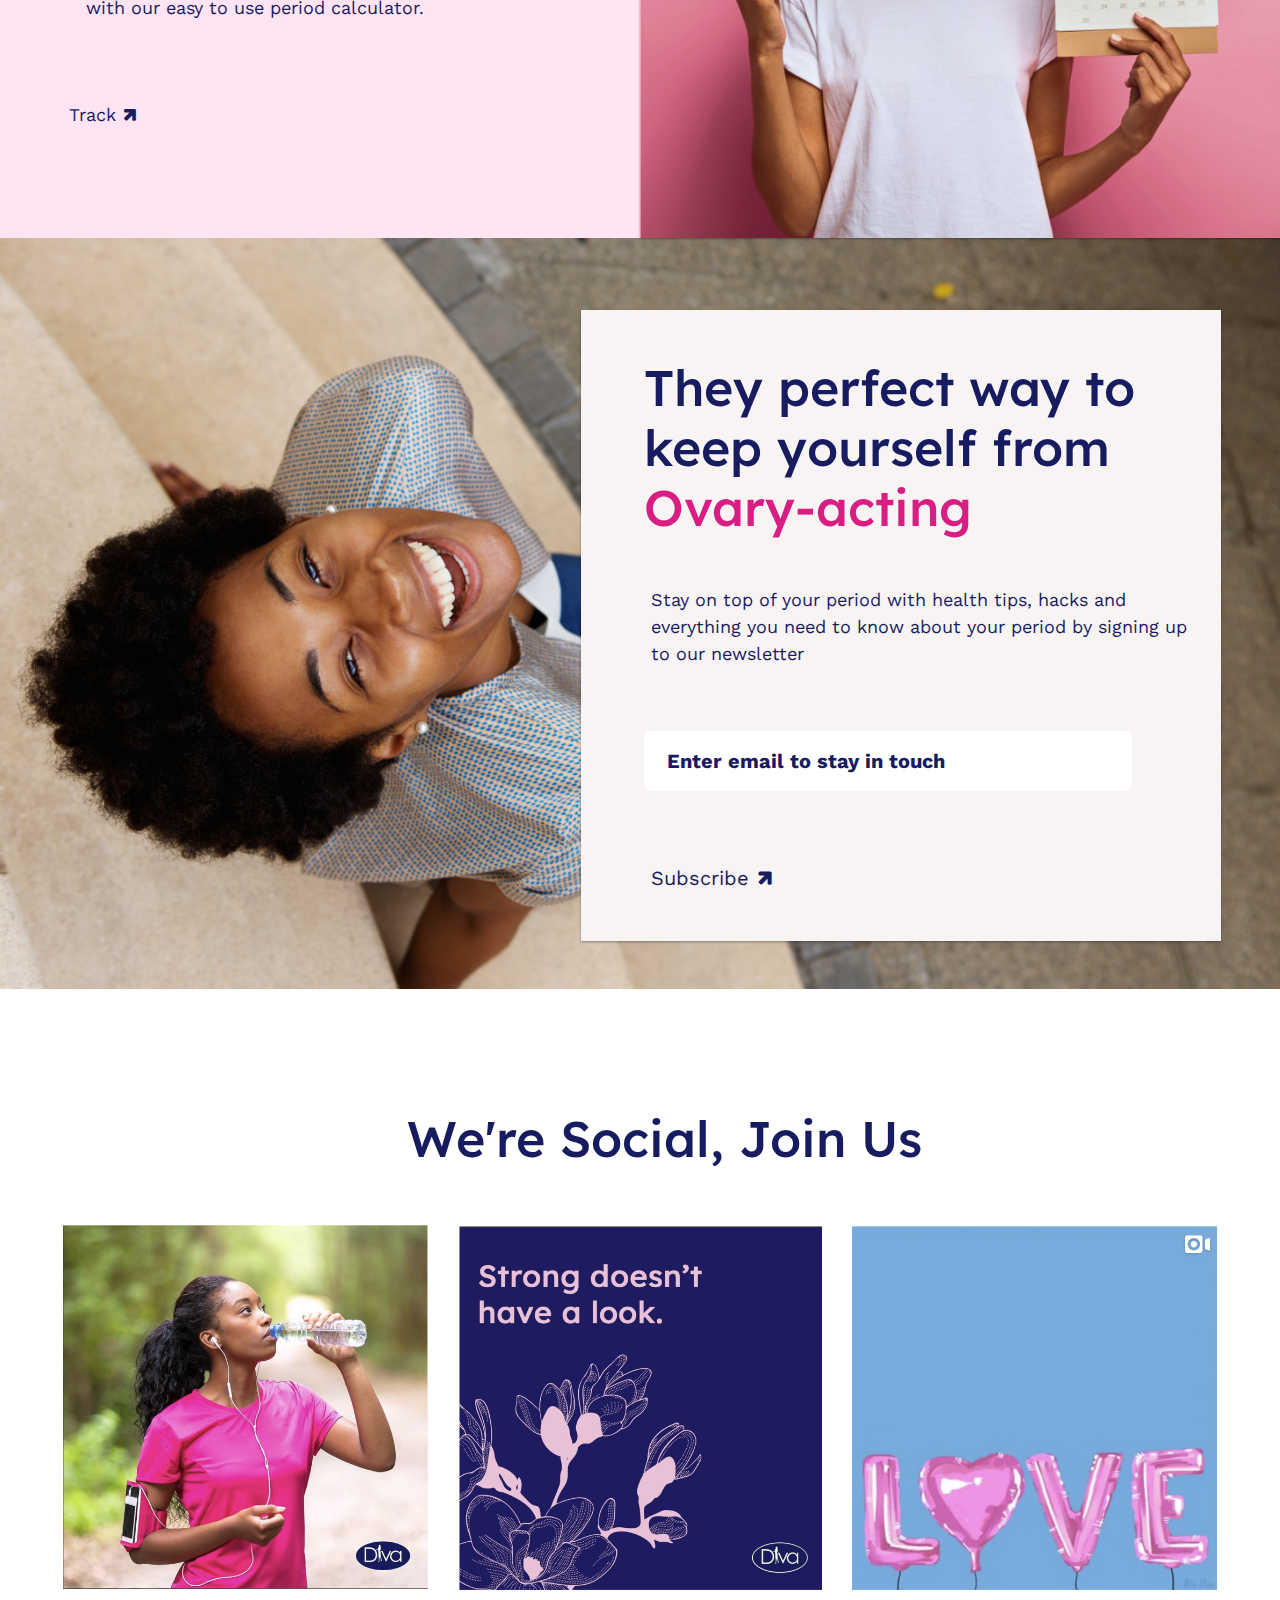
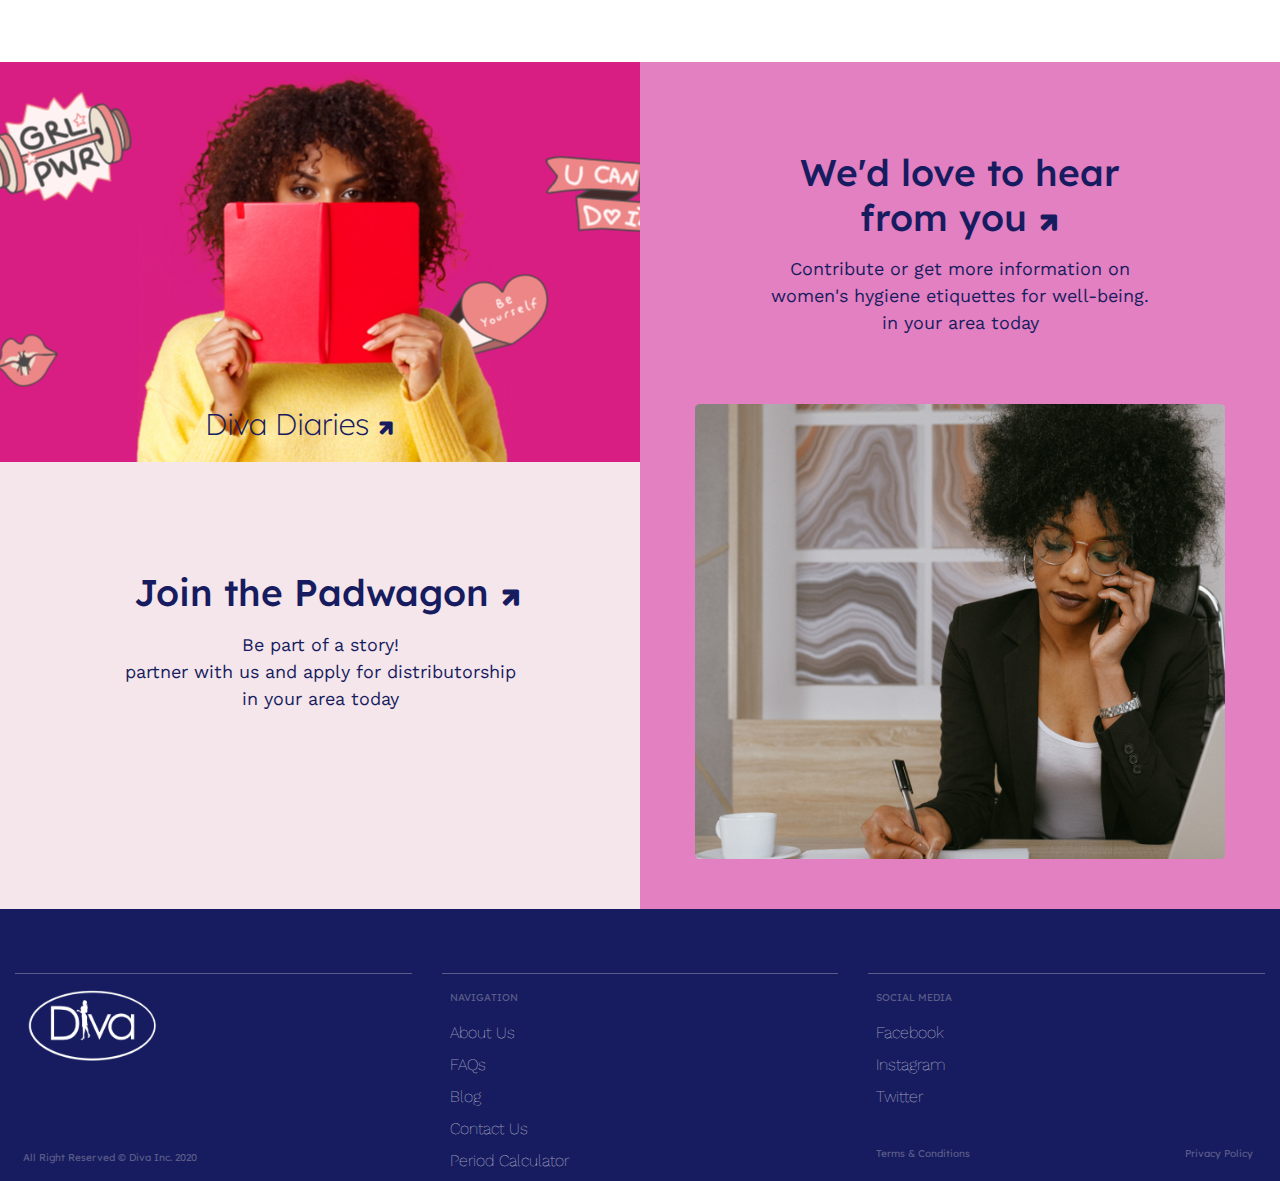
==== commit 12f11538: "begins divapad calculator" ====
--- a/index.html
+++ b/index.html
@@ -15,41 +15,41 @@
 </head>
 
 <body>
-    
+
     <div class="container-fluid">
         <div class="row">
             <nav class="navbar navbar-expand-xl navbar-light bg-light navbar-fixed-top header w-100" id="header">
-                     <button class="navbar-toggler mb-1 ml-3" type="button" data-toggle="collapse"
-                         data-target="#navbarSupportedContent" aria-controls="navbarSupportedContent" aria-expanded="false"
-                         aria-label="Toggle navigation">
-                         <span class="navbar-toggler-icon"></span>
-                     </button>
-                     <a class="navbar-brand d-none d-lg-block text-white ml-3" href="#"
-                         style="width:300px;text-align:center; margin: 0 auto;"><img src="images/logo.png" alt="DIVA"
-                             width="140" class="ml-5" /></a>
-                     <a class="navbar-brand d-none d-sm-block d-lg-none d-md-none text-white" href="#"><img
-                             src="images/logo.png" alt="DIVA" /></a>
-                     <div class="collapse navbar-collapse " id="navbarSupportedContent">
-                         <ul class="navbar-nav nav ml-auto">
-                             <li class="nav-item active">
-                                 <a class="nav-link" href="index.html">HOME <span class="sr-only">(current)</span></a>
-                             </li>
-                             <li class="nav-item">
-                                 <a class="nav-link" href="about.html">ABOUT US</a>
-                             </li>
-                             <li class="nav-item">
-                                 <a class="nav-link" href="diary.html">DIARIES</a>
-                             </li>
-                             <li class="nav-item">
-                                 <a class="nav-link" href="contact.html">CONTACT US</a>
-                             </li>
-                             <li class="nav-item">
-                                 <a class="nav-link" href="distributor.html">DISTRIBUTOR</a>
-                             </li>
-                         </ul>
-                     </div>
-             </nav>
-         </div>
+                <button class="navbar-toggler mb-1 ml-3" type="button" data-toggle="collapse"
+                    data-target="#navbarSupportedContent" aria-controls="navbarSupportedContent" aria-expanded="false"
+                    aria-label="Toggle navigation">
+                    <span class="navbar-toggler-icon"></span>
+                </button>
+                <a class="navbar-brand d-none d-lg-block text-white ml-3" href="#"
+                    style="width:300px;text-align:center; margin: 0 auto;"><img src="images/logo.png" alt="DIVA"
+                        width="140" class="ml-5" /></a>
+                <a class="navbar-brand d-none d-sm-block d-lg-none d-md-block nav-mobile text-white" href="#"><img
+                        src="images/logo.png" alt="DIVA" class="img-fluid" /></a>
+                <div class="collapse navbar-collapse " id="navbarSupportedContent">
+                    <ul class="navbar-nav nav ml-auto">
+                        <li class="nav-item active">
+                            <a class="nav-link" href="index.html">HOME <span class="sr-only">(current)</span></a>
+                        </li>
+                        <li class="nav-item">
+                            <a class="nav-link" href="about.html">ABOUT US</a>
+                        </li>
+                        <li class="nav-item">
+                            <a class="nav-link" href="diary.html">DIARIES</a>
+                        </li>
+                        <li class="nav-item">
+                            <a class="nav-link" href="contact.html">CONTACT US</a>
+                        </li>
+                        <li class="nav-item">
+                            <a class="nav-link" href="distributor.html">DISTRIBUTOR</a>
+                        </li>
+                    </ul>
+                </div>
+            </nav>
+        </div>
         <div class="row align-items-center">
             <!-- <div class="justify-content-xl-center"> -->
             <div class="col-12 col-md-12 col-xl-12 col-lg-12 col-sm-12 one pb-4 pt-4 " style="margin-top:50px">
@@ -89,7 +89,7 @@
                         </div>
 
                     </div>
-                   
+
                     <div class="col-sm-5  d-lg-none d-xl-none mt-5 d-md-none" style="margin-top: 10px">
                         <h5 class="align-self-center mt-5 ml-5 defaultIntroSize2 " style="color: #171c60;">Long Slims
                         </h5>
@@ -126,12 +126,14 @@
                 </div>
             </div>
 
-             <div class="col-12 col-md-12 col-xl-12 col-lg-12 col-sm-12 three">
+            <div class="col-12 col-md-12 col-xl-12 col-lg-12 col-sm-12 three">
                 <div class="row p-4 ml-4 ">
                     <div class="col-sm-12">
-                        <h6 class="align-self-center mt-5 ml-5 defaultIntroSize2 d-none d-md-block mt-5" style="color: #171c60;">Why Diva?
+                        <h6 class="align-self-center mt-5 ml-5 defaultIntroSize2 d-none d-md-block mt-5"
+                            style="color: #171c60;">Why Diva?
                         </h6>
-                        <h6 class="align-self-center mt-5  defaultIntroSize2 d-lg-none d-xl-none mt-5 d-md-none" style="color: #171c60;">Why Diva?
+                        <h6 class="align-self-center mt-5  defaultIntroSize2 d-lg-none d-xl-none mt-5 d-md-none"
+                            style="color: #171c60;">Why Diva?
                         </h6>
                     </div>
                     <div class="col-sm-6 mt-3 mb-5">
@@ -180,7 +182,7 @@
                 </div>
 
             </div>
-           <div class="col-12 col-md-12 col-xl-12 col-lg-12 col-sm-12 four">
+            <div class="col-12 col-md-12 col-xl-12 col-lg-12 col-sm-12 four">
                 <div class="row">
                     <div class="col-sm-6 p-2 mt-3">
                         <div class="text-center mt-5 p-5" style="margin-bottom:80px">
@@ -229,23 +231,23 @@
 
                         </p>
                         <br /> <br />
-                        <a class="ml-2 mt-5" href="#" style="color: #171c60; font-size: 18px;">&nbsp;Track <i
+                        <a class="ml-2 mt-5 trigger" href="#" style="color: #171c60; font-size: 18px;">&nbsp;Track <i
                                 class="fa fa-arrow-up" style="transform: rotate(45deg);"></i></a>
                     </div>
                     <div class="col-sm-6 col-xs-12 mt-5 mb-5 d-none d-md-block">
-                        <h6 class="align-self-center mt-5 ml-5 defaultIntroSize2 " style="color: #171c60;">Calculator
+                        <h6 class="align-self-center mt-5 ml-5 defaultIntroSize2 p-3" style="color: #171c60;">Calculator
                             <hr />
                         </h6>
 
 
-                        <p class="desc ml-3 " style="color: #171c60;font-size: 18px;">
+                        <p class="desc ml-3 p-3" style="color: #171c60;font-size: 18px;">
                             Not sure of your next period date?
                             Don't leave your period up to chance. Figure out the beginning of your next cycle with our
                             easy to use period calculator.
 
                         </p>
                         <br /> <br />
-                        <a class="ml-5 mt-5" href="#" style="color: #171c60; font-size: 18px;">&nbsp;Track <i
+                        <a class="ml-5 mt-5 trigger" href="#" style="color: #171c60; font-size: 18px;">&nbsp;Track <i
                                 class="fa fa-arrow-up" style="transform: rotate(45deg);"></i></a>
                     </div>
                     <div class="col-sm-6 d-none d-md-block text-center p-0">
@@ -253,7 +255,7 @@
                     </div>
                 </div>
             </div>
-             <div class="col-12 col-md-12 col-xl-12 col-lg-12 col-sm-12 six">
+            <div class="col-12 col-md-12 col-xl-12 col-lg-12 col-sm-12 six">
 
                 <div class="row mt-5 mb-5">
 
@@ -271,34 +273,35 @@
                         </p>
                         <form>
 
-                        
-                        <input type="text" placeholder="Enter email to stay in touch" class="control ml-5 mt-5 mb-4" style="height: 60px !important;width:80% !important; padding: 22px; border-radius:5px"/>
+
+                            <input type="text" placeholder="Enter email to stay in touch" class="control ml-5 mt-5 mb-4"
+                                style="height: 60px !important;width:80% !important; padding: 22px; border-radius:5px" />
                         </form>
-                    <br />
+                        <br />
                         <br />
                         <a class="ml-5 mt-5 mb-5" href="#" style="color: #171c60; font-size: 20px;">&nbsp;Subscribe <i
                                 class="fa fa-arrow-up" style="transform: rotate(45deg);"></i></a>
                     </div>
                     <div class="col-sm-6 mt-4 pb-5  d-lg-none d-xl-none d-md-none"
-                    style="background-color: #f9f4f4;  box-shadow: 0 1px 3px rgba(0,0,0,0.12), 0 1px 2px rgba(0,0,0,0.24);">
-                    <h6 class="align-self-center mt-5 defaultIntroSize2 "
-                        style="color: #171c60;font-size: 25px;">They perfect way to <br />keep yourself from <span
-                            class="gradientOne">Ovary-acting</span>
-                    </h6>
-                    <p class=" ml-1 mt-5" style="color: #171c60;font-size: 18px;">
-                        Stay on top of your period with health tips, hacks and everything you need to know about
-                        your period by signing up to our newsletter
-
-                    </p>
-                    <form>
-                        <input type="text" placeholder="Enter email to stay in touch" class="control ml-2 mt-5 mb-4" style=" width:80% !important; padding: 12px; border-radius: 5px !important;"/>
-                       </form>
-                    <!-- <input type="text" placeholder="Enter email to stay in touch" class="control ml-1 mt-5 mb-4" style="width:80% !important; padding: 12px" /> -->
-                    <br />
-                    <br />
-                    <a class="ml-1 mt-5 mb-5" href="#" style="color: #171c60; font-size: 20px;">&nbsp;Subscribe <i
-                            class="fa fa-arrow-up" style="transform: rotate(45deg);"></i></a>
-                </div>
+                        style="background-color: #f9f4f4;  box-shadow: 0 1px 3px rgba(0,0,0,0.12), 0 1px 2px rgba(0,0,0,0.24);">
+                        <h6 class="align-self-center mt-5 defaultIntroSize2 " style="color: #171c60;font-size: 25px;">
+                            They perfect way to <br />keep yourself from <span class="gradientOne">Ovary-acting</span>
+                        </h6>
+                        <p class=" ml-1 mt-5" style="color: #171c60;font-size: 18px;">
+                            Stay on top of your period with health tips, hacks and everything you need to know about
+                            your period by signing up to our newsletter
+
+                        </p>
+                        <form>
+                            <input type="text" placeholder="Enter email to stay in touch" class="control ml-2 mt-5 mb-4"
+                                style=" width:80% !important; padding: 12px; border-radius: 5px !important;" />
+                        </form>
+                        <!-- <input type="text" placeholder="Enter email to stay in touch" class="control ml-1 mt-5 mb-4" style="width:80% !important; padding: 12px" /> -->
+                        <br />
+                        <br />
+                        <a class="ml-1 mt-5 mb-5" href="#" style="color: #171c60; font-size: 20px;">&nbsp;Subscribe <i
+                                class="fa fa-arrow-up" style="transform: rotate(45deg);"></i></a>
+                    </div>
                 </div>
             </div>
             <div class="col-12 col-md-12 col-xl-12 col-lg-12 col-sm-12 seven mb-4">
@@ -342,8 +345,7 @@
                                     style="color: #171c60;margin-top:88px;font-size:37px!important">Join the Padwagon <i
                                         class="fa fa-arrow-up"
                                         style="transform: rotate(45deg);color: #171c60; font-size: 25px;"></i></h6>
-                                <p class="  mt-3 text-center"
-                                    style="color: #171c60;font-size: 18px;margin-bottom:58px">
+                                <p class="  mt-3 text-center" style="color: #171c60;font-size: 18px;margin-bottom:58px">
                                     Be part of a story!<br />
                                     partner with us and apply for distributorship<br />
                                     in your area today<br />
@@ -374,11 +376,11 @@
                         </div>
                     </div>
                 </div>
-            </div> 
+            </div>
 
             <!-- </div> -->
         </div>
-       
+
         <div class="row footer">
             <div class="col-sm-4">
                 <br /><br />
@@ -397,7 +399,7 @@
                 <p class="mb-2 ml-2"> <a href="#" class="text-white">Blog</a> </p>
                 <p class="mb-2 ml-2"> <a href="#" class="text-white">Contact Us </a> </p>
                 <p class="mb-2 ml-2"> <a href="#" class="text-white">Period Calculator</a> </p>
-    
+
             </div>
             <div class="col-sm-4 text-left div2">
                 <br /><br />
@@ -413,10 +415,278 @@
                     <span style="position: absolute;right: 50px;">Privacy Policy</span>
                 </div>
             </div>
-    
-    
+
+
         </div>
-           
+
+    </div>
+    <div class="dModal" id="firstPopup">
+        <div class="dModal-content">
+            <span class="close-button">&times;</span>
+            <div class="row popupColor"
+                style="margin-left: 0px; margin-right: 0px;background-image: url(images/popup-header.jpg);height: 300px">
+                <div class="col-8">
+                    <h4 class="align-self-center ml-5 defaultIntroSize2 text-white "
+                        style="font-size:60px !important; margin-top: 100px ">PERIOD CALCULATOR</h4>
+                </div>
+
+            </div>
+            <div class="row">
+                <div class="col-12 p-5" style="padding-bottom:  12px !important;padding-top:  12px !important;">
+                    <p class="text-center colorBlue" style="font-size: 14px;">
+                        Hard to keep track of your menstrual cycle? DIVA's got you! Our easy tracking tool helps map out
+                        your cycle for months.
+                        <br />
+                        Plan a period-free beach trip or a big event like a wedding or track your peak ovulation times
+                        if you're trying.
+                    </p>
+                </div>
+                <div class="col-12 p-5 mb-4" style="padding-top:  0px !important;padding-bottom: 0px !important;">
+                    <div class="row">
+                        <div class="col-sm-3 col-md-3  col-xl-3 rounded mb-1 periodWidget"
+                            style="background-color: #F5E6EB;margin-left:60px">
+                            <div class="row">
+                                <div class="col-3 ">
+                                    <div class="days">01</div>
+                                </div>
+                                <div class="col-8 p-0">
+                                    <div class="row">
+                                        <div class="col-12 colorBlue calendarDivText">
+                                            WHEN DID YOU LAST PERIOD START?
+                                        </div>
+                                        <div class="col-12">
+                                            <form>
+                                                <div class="row">
+                                                    <div class="col-6">
+                                                        <label>Month</label>
+                                                        <select class="form-control calendarSelect periodMonth"
+                                                            style="font-size: 12px;height:  40px !important;width: 83px !important;padding-left: 6px;padding-right: 6px;">
+                                                            <option>Option</option>
+
+                                                        </select>
+                                                    </div>
+                                                    <div class="col-6">
+                                                        <label>Day</label>
+                                                        <select class="form-control calendarSelect periodDay"
+                                                            style="font-size: 12px;height:  40px !important;width: 83px !important;padding-left: 6px;padding-right: 6px;">
+                                                            <option>Option</option>
+                                                           
+                                                        </select>
+                                                    </div>
+                                                </div>
+                                            </form>
+                                            <br />
+                                            <div class="d-none d-md-block">
+
+                                                <br />
+                                            </div>
+
+                                        </div>
+                                    </div>
+                                </div>
+                            </div>
+                        </div>
+                        <div class="col-sm-3 col-md-3  col-xl-3  rounded mb-1 periodWidget"
+                            style="background-color: #F5E6EB;margin-left:60px">
+                            <div class="row">
+                                <div class="col-3 ">
+                                    <div class="days">02</div>
+                                </div>
+                                <div class="col-8 p-0">
+                                    <div class="row">
+                                        <div class="col-12 colorBlue calendarDivText">
+                                            HOW MANY DAYS DID IT LAST?
+                                        </div>
+                                        <div class="col-12">
+
+                                            <div class="row mt-5" style="text-align: center;">
+                                                <div class="col-4">
+                                                    <a href="#" class="decrease">
+                                                        <i class="fa fa-play colorBlue"
+                                                            style="transform: rotate(180deg);"></i>
+                                                    </a>
+
+                                                </div>
+                                                <div class="col-4 p-0">
+                                                    <p class="colorBlue noOfDays">1</p>
+                                                </div>
+                                                <div class="col-4">
+                                                    <a href="#" class="increase">
+                                                        <i class="fa fa-play colorBlue"></i>
+                                                    </a>
+                                                </div>
+                                            </div>
+
+                                        </div>
+                                    </div>
+                                </div>
+                            </div>
+                        </div>
+                        <div class="col-sm-3 col-md-3  col-xl-3 rounded periodWidget"
+                            style="background-color: #F5E6EB;margin-left:60px">
+                            <div class="row">
+                                <div class="col-3 ">
+                                    <div class="days">03</div>
+                                </div>
+                                <div class="col-8 p-0">
+                                    <div class="row">
+                                        <div class="col-12 colorBlue calendarDivText">
+                                            HOW LONG IS YOUR MENSTRUAL CYCLE?
+                                        </div>
+                                        <div class="col-12">
+
+                                            <div class="row mt-5" style="text-align: center;">
+                                                <div class="col-4">
+                                                    <a href="#" class="decrease">
+                                                        <i class="fa fa-play colorBlue"
+                                                            style="transform: rotate(180deg);"></i>
+                                                    </a>
+
+                                                </div>
+                                                <div class="col-4 p-0">
+                                                    <p class="colorBlue mensesDuration">1</p>
+                                                </div>
+                                                <div class="col-4">
+                                                    <a href="#" class="increase">
+                                                        <i class="fa fa-play colorBlue"></i>
+                                                    </a>
+                                                </div>
+                                            </div>
+
+                                        </div>
+                                    </div>
+                                </div>
+                            </div>
+                        </div>
+
+
+                    </div>
+                </div>
+                <div class="col-12 p-3">
+                    <p style="text-align: center;">
+                        <a class="text-center secondTrigger" href="#"
+                            style="color: #171c60; font-size: 18px;">&nbsp;Continue <i class="fa fa-arrow-up"
+                                style="transform: rotate(45deg);"></i></a>
+                    </p>
+                </div>
+            </div>
+        </div>
+    </div>
+    <div class="dModal" id="secondPopup">
+        <div class="dModal-content">
+            <span class="close-button">&times;</span>
+            <div class="row popupColor"
+                style="margin-left: 0px; margin-right: 0px;background-image: url(images/popup-header.jpg);height: 300px">
+                <div class="col-8">
+                    <h4 class="align-self-center ml-5 defaultIntroSize2 text-white "
+                        style="font-size:60px !important; margin-top: 100px ">PERIOD CALCULATOR</h4>
+                </div>
+
+            </div>
+            <div class="row">
+                <div class="col-12 p-5" style="padding-bottom:  12px !important;padding-top:  12px !important;">
+                    <p class="text-center colorBlue" style="font-size: 14px;">
+                        <a href="#" class="small float-left colorBlue"><i class="fa fa-play colorBlue mr-3"
+                            style="transform: rotate(180deg);"></i>PREV 3 MONTHS</a>
+                        <a href="#" class="small float-right colorBlue">PREV 3 MONTHS<i class="fa fa-play colorBlue ml-3"
+                            ></i></a>
+                    </p>
+                </div>
+                <div class="col-12  mb-4" style="padding-top:  0px !important;padding-bottom: 0px !important;">
+                    <div class="row">
+                        <div class="col-sm-4 col-md-4  col-xl-3 rounded periodWidget"
+                        style="background-color: #F5E6EB;margin-left:80px">
+                        
+                        <div class="row"><h3 class="card-header small colorBlue w-100 colorPurple text-center ">IMPORTANT DATES</h3>
+                            <div class="col-12">
+                                <h3 class="text-center" id="monthAndYear"></h3>
+                                <table class="table small" id="calendar">
+                                    <thead>
+                                        <tr class="small">
+                                            <th>Sun</th>
+                                            <th>Mon</th>
+                                            <th>Tue</th>
+                                            <th>Wed</th>
+                                            <th>Thu</th>
+                                            <th>Fri</th>
+                                            <th>Sat</th>
+                                        </tr>
+                                    </thead>
+
+                                    <tbody id="calendar-body" class="small">
+
+                                    </tbody>
+                                </table>
+
+                            </div>
+                        </div>
+                    </div>
+                        <div class="col-sm-4 col-md-4  col-xl-3  rounded mb-1 periodWidget"
+                            style="background-color: #F5E6EB;margin-left:60px">
+                            <div class="row">
+                                <h3 class="card-header small colorBlue w-100 colorPurple text-center">IMPORTANT DATES</h3>
+                                <div class="col-12">
+                                    <h3 class="text-center" id="monthAndYear"></h3>
+                                    <table class="table small " id="calendar">
+                                        <thead>
+                                            <tr class="small">
+                                                <th>Sun</th>
+                                                <th>Mon</th>
+                                                <th>Tue</th>
+                                                <th>Wed</th>
+                                                <th>Thu</th>
+                                                <th>Fri</th>
+                                                <th>Sat</th>
+                                            </tr>
+                                        </thead>
+
+                                        <tbody id="calendar-body-1" class="small">
+
+                                        </tbody>
+                                    </table>
+
+                                </div>
+                            </div>
+                        </div>
+                        <div class="col-sm-4 col-md-4  col-xl-3 rounded periodWidget"
+                            style="background-color: #F5E6EB;margin-left:60px">
+                            <div class="row">
+                                <h3 class="card-header small colorBlue w-100 colorPurple text-center">IMPORTANT DATES</h3>
+                                <div class="col-12">
+                                    <h3 class="text-center" id="monthAndYear"></h3>
+                                    <table class="table small" id="calendar">
+                                        <thead>
+                                            <tr class="small">
+                                                <th>Sun</th>
+                                                <th>Mon</th>
+                                                <th>Tue</th>
+                                                <th>Wed</th>
+                                                <th>Thu</th>
+                                                <th>Fri</th>
+                                                <th>Sat</th>
+                                            </tr>
+                                        </thead>
+
+                                        <tbody id="calendar-body-2" class="small">
+
+                                        </tbody>
+                                    </table>
+
+                                </div>
+                            </div>
+                        </div>
+
+
+                    </div>
+                </div>
+                <div class="col-12 p-3">
+                    <p style="text-align: center;">
+                        <a class="text-center" href="#" style="color: #171c60; font-size: 18px;">&nbsp;Save <i
+                                class="fa fa-arrow-up" style="transform: rotate(45deg);"></i></a>
+                    </p>
+                </div>
+            </div>
+        </div>
     </div>
 </body>
 <script src="https://code.jquery.com/jquery-3.4.1.slim.min.js"
@@ -428,7 +698,63 @@
 <script src="https://stackpath.bootstrapcdn.com/bootstrap/4.4.1/js/bootstrap.min.js"
     integrity="sha384-wfSDF2E50Y2D1uUdj0O3uMBJnjuUD4Ih7YwaYd1iqfktj0Uod8GCExl3Og8ifwB6"
     crossorigin="anonymous"></script>
+<script src="calendar.js"></script>
 <script>
+    var modal = document.querySelector("#firstPopup");
+    var secondModal = document.querySelector("#secondPopup");
+    var trigger = document.querySelector("a.trigger");
+    var closeButton = document.querySelector(".close-button");
+    var numberOfDays = document.querySelector('.noOfDays'),
+        mensesDuration = document.querySelector('.mensesDuration'),
+        periodDay = document.querySelector('.periodDay'),
+        periodMonth = document.querySelector('.periodMonth');
+
+
+    $(document).on('click', 'a.trigger', function (e) {
+        e.preventDefault();
+
+        modal.classList.toggle("show-modal");
+    });
+    $(document).on('click', 'a.secondTrigger', function (e) {
+        e.preventDefault();
+        //    parseInt(mensesDuration.text());
+        //    parseInt(numberOfDays.text())
+
+        ;
+
+        var currentY = new Date();
+
+        var periodDate = Date.parse(currentY.getFullYear() + "-" + (parseInt(periodMonth.value) + 1) + "-" + parseInt(periodDay.value));
+
+        var daysAgo = periodDate - 1000 * 3600 * 24 * 2;
+        var selectedDate = new Date(daysAgo);
+        console.log(selectedDate.getDay());
+        calendarObject.showCalendar(parseInt(periodMonth.value), currentY.getFullYear(), ["calendar-body", "calendar-body-1", "calendar-body-2"]);
+
+        // calendarObject.showCalendar(parseInt(periodMonth.value)+3, currentYear, "calendar-body-2");
+
+        secondModal.classList.toggle("show-modal");
+    });
+    $(document).on('click', 'span.close-button', function (e) {
+        e.preventDefault();
+
+        document.querySelector('#' + $(this).parent().parent().attr('id')).classList.toggle("show-modal");
+    });
+    function toggleModal(e) {
+        e.preventDefault();
+        console.log(e);
+        modal.classList.toggle("show-modal");
+    }
+
+    function windowOnClick(event) {
+        if (event.target === modal) {
+            toggleModal();
+        }
+    }
+
+    // trigger.addEventListener("click", toggleModal);
+    // closeButton.addEventListener("click", toggleModal);
+    window.addEventListener("click", windowOnClick)
     // When the user scrolls the page, execute myFunction
     window.onscroll = function () { myFunction() };
 
@@ -448,6 +774,216 @@
             console.log('No sticky: ', window.pageYOffset)
         }
     }
+    if (window.innerWidth <= 580) {
+        $(document).find('div.periodWidget').addClass('margin-none')
+    }
+
+    $(document).on('click', "a.increase", function (e) {
+        $this = $(this);
+        var number = parseInt($this.parent().parent().find('p').text());
+        number++;
+        $this.parent().parent().find('p').text(number);
+    });
+
+    $(document).on('click', "a.decrease", function (e) {
+        $this = $(this);
+        var number = parseInt($this.parent().parent().find('p').text());
+        if (number > 0) {
+            number--;
+        }
+        $this.parent().parent().find('p').text(number);
+    });
+    var calendarObject = {
+
+        today: new Date(),
+        selectYear: this.currentYear,
+        selectMonth: document.querySelector(".periodMonth"),
+        selectDay: document.querySelector(".periodDay"),
+        preMenses: 1, postMenses: 2, freeDays: 2,
+        months: ["Jan", "Feb", "Mar", "Apr", "May", "Jun", "Jul", "Aug", "Sep", "Oct", "Nov", "Dec"],
+        fillMonths: () => {
+            calendarObject.months.forEach((element, i) => {
+                options = document.createElement('option');
+                options.text = element;
+                options.value = i;
+                document.querySelector(".periodMonth").append(options)
+            });
+        },
+        fillDays: () => {
+            let days =  range(1, 31);
+           
+           days.forEach((element, i) => {
+                options = document.createElement('option');
+                options.text = element;
+                options.value = i;
+                document.querySelector(".periodDay").append(options)
+            });
+        },
+        next: () => { },
+        previous: () => { },
+        jump: () => { },
+        showCalendar: (month, year, div) => {
+
+
+            div.forEach((divID, index) => {
+                // index++;
+                console.log('Hit ehre : ',index)
+                let firstDay;
+            
+     firstDay = (new Date(year, month + index)).getDay();
+//  firstDay = (new Date(year, month + index)).getDay();
+//      console.log("First 2: ", firstDay)
+
+            //    console.log("Hi thre: ",firstDay)
+                tbl = document.getElementById(divID); // body of the calendar
+               
+                // clearing all previous cells
+                tbl.innerHTML = "";
+
+                // filing data about month and in the page via DOM.
+                $("#" + divID).parent().parent().find("#monthAndYear").html(firstDay);
+                // calendarObject.selectMonth.value = month + i;
+
+                // creating all cells
+                let date = 1;
+                for (let i = 0; i < 6; i++) {
+                    // creates a table row
+                    let row = document.createElement("tr");
+
+                    //creating individual cells, filing them up with data.
+                    for (let j = 0; j < 7; j++) {
+                        if (i === 0 && j < firstDay) {
+                            cell = document.createElement("td");
+                            span = document.createElement('span');
+                            cellText = document.createTextNode("");
+                            cell.appendChild(span);
+                            row.appendChild(cell);
+                        }
+                        else if (date > calendarObject.daysInMonth((month + index), year)) {
+                            break;
+                        }
+                        else {
+                            cell = document.createElement("td");
+                            span = document.createElement('span');
+                            span.innerHTML = date;
+                            let predictedDays = calendarObject.predictDays();
+                            predictedDays.forEach((type, index) => {
+                                   switch(index){
+                                       case 0:
+                                        type.forEach(dates => {
+                                            if(dates === date){
+                                                console.log(dates, date);
+                                                span.classList.add("pre-menses");
+                                                span.classList.add("rounded-circle");
+                                            }
+                                        });
+                                    break;
+                                    case 1:
+                                        type.forEach(dates => {
+                                            if(dates === date){
+                                                console.log(dates, date);
+                                                span.classList.add("menses-text");
+                                                span.classList.add("rounded-circle");
+                                            }
+                                        });
+                                    break;
+                                    case 2:
+                                        type.forEach((dates, r) => {
+                                            
+                                            if(dates === date){
+                                                console.log(dates, date);
+                                                if(r <=1){
+                                                    span.classList.add("post-menses");
+                                                    span.classList.add("rounded-circle");
+                                                }else{
+                                                    // cell.classList.add("bg-white");
+                                                }
+                                                
+                                                
+                                            }
+                                        });
+                                        break
+                                        case 3:
+                                        type.forEach(dates => {
+                                            if(dates === date){
+                                               
+                                                span.classList.add("ovulation-color");
+                                                span.classList.add("rounded-circle");
+                                            }
+                                        });
+                                        break
+                                        
+                                       default:
+                                           break;
+                                   }
+                                    
+                            });
+
+                            if (date === calendarObject.today.getDate() && year === calendarObject.today.getFullYear() && (month + index) === calendarObject.today.getMonth()) {
+                                cell.classList.add("bg-info");
+                            } // color today's date
+                            cell.appendChild(span);
+                            row.appendChild(cell);
+                            date++;
+                        }
+
+
+                    }
+
+                    tbl.appendChild(row); // appending each row into calendar body.
+                    // tbl = '';
+                }
+            })
+
+
+        },
+        daysInMonth: (iMonth, iYear) => {
+            // console.log(iMonth, iYear);
+            // console.log(new Date(iYear, iMonth, 32).getDate());
+            return 32 - new Date(iYear, iMonth, 32).getDate();
+        },
+        predictDays: () => {
+            var periodDate = Date.parse(calendarObject.today.getFullYear() + "-" + (parseInt(calendarObject.selectMonth.value) + 1) + "-" + parseInt(calendarObject.selectDay.value));
+            var daysAgo = periodDate - 1000 * 3600 * 24 * calendarObject.preMenses;
+            var selectedDate = new Date(daysAgo);
+            var guessPeriodDays = range(parseInt(calendarObject.selectDay.value)+1, (parseInt(calendarObject.selectDay.value)+parseInt(document.querySelector('.noOfDays').innerHTML)));
+            var days = [];
+            days.push([selectedDate.getDate(), selectedDate.getDate()+1, ]); //first and second days before period begins
+            days.push(guessPeriodDays); //period days 
+            let freeDays = calendarObject.predictFreeDays(guessPeriodDays[guessPeriodDays.length-1], parseInt(document.querySelector('.noOfDays').innerHTML)); //array at last place - duration of periond
+            days.push(freeDays);
+            let ovulation = calendarObject.predictOvulation(freeDays[freeDays.length-1], parseInt(document.querySelector('.noOfDays').innerHTML));
+            days.push(ovulation);
+            
+           
+            return days;
+        },
+        predictFreeDays: (endDate, duration) => {
+            let max = 10;
+            let allowedFreeDays = max - duration;
+            let rangeData = range(endDate+1, allowedFreeDays+endDate);
+            let ovulation = calendarObject.predictOvulation(rangeData[rangeData.length-1], duration)
+           
+            return [...rangeData];
+        },
+        predictOvulation: (startDate, duration)=>{
+            
+            return range(startDate+1, duration+startDate);
+        }
+    }
+   
+    const range =  (x,y) => Array.from((function*(){
+                        while (x <= y) yield x++;
+        })
+    ());
+    //Fill Months
+    calendarObject.fillMonths()
+    calendarObject.fillDays();
+    console.log(range(6,17));
+
+
 </script>
 
+
+
 </html>--- a/style.css
+++ b/style.css
@@ -4,6 +4,12 @@
     --text-color: #d81d83;
     --blog-special-1: #d81c83;
     --blog-special-2: #f5a2ae;
+    --popup-color-top: #e380c1;
+    --light-blue: #56546e;
+    --pre-menses: #fbff3d;
+    --menses-text:#d81d83;
+    --post-menses:#548364;
+    --ovulation-color: #ff810d;
 }
 .justify-content-md-center > div{
     outline: thick tan;
@@ -42,7 +48,7 @@
     min-height: 500px !important;
 }
 .five{
-    background-color: #fff;
+    background-color: #ffe4f3;
     min-height: 450px !important;
 }
 .six{
@@ -291,6 +297,9 @@
 .colorTextPink{
     color: var(--text-color) !important;
 }
+.colorLightBlue{
+    color: var(--light-blue);
+}
 .headerText3{
     font-weight: 100;
     font-size: 20px;
@@ -366,6 +375,119 @@
     height: 340px !important;
  }
   /* BLOG END */
-
-
- +/* about us page÷ */
+ .secondDivPadding{
+    padding-left:120px; padding-right:120px
+ }
+/* end about us page */
+
+  .dModal {
+    position: fixed;
+    left: 0;
+    top: 0;
+    width: 100%;
+    height: 100%;
+    background-color: rgba(0, 0, 0, 0.5);
+    opacity: 0;
+    visibility: hidden;
+    transform: scale(1.1);
+    z-index: 9999999;
+    transition: visibility 0s linear 0.25s, opacity 0.25s 0s, transform 0.25s;
+}
+.dModal-content {
+    position: absolute;
+    top: 50%;
+    left: 50%;
+    transform: translate(-50%, -50%);
+    background-color: white;
+    /* padding: 1rem 1.5rem; */
+    width: 90%;
+    border-radius: 0.5rem;
+}
+.close-button {
+    float: right;
+    width: 1.5rem;
+    /* line-height: 1.5rem; */
+    text-align: center;
+    cursor: pointer;
+    border-radius: 0.25rem;
+    color: white;
+    font-size: 40px !important;
+    position: absolute;
+    right: 10px;
+    top: 8px;
+    z-index: 999;
+    font-weight: 100;
+
+}
+.close-button:hover {
+    background-color: darkgray;
+}
+.show-modal {
+    opacity: 1;
+    visibility: visible;
+    transform: scale(1.0);
+    transition: visibility 0s linear 0s, opacity 0.25s 0s, transform 0.25s;
+}
+.popupColor{
+    background-color: var(--popup-color-top) !important;
+    
+}
+.calendarDivText{
+    font-weight: bold !important;
+    font-size: 15px;
+    text-align: center;
+    padding-top: 12px
+}
+.days{
+    font-size: 40px; color:#ccc;font-weight: bold !important;
+}
+.calendarSelect{
+    border-color: #f5f2fd !important; 
+    background-color: #f5f2fd !important;
+}
+.margin-none{
+    margin-left: 0px !important
+}
+.trigger:hover{
+    text-decoration: none !important;
+}
+#calendar-body > tr > td,#calendar-body-2 > tr > td,#calendar-body-1 > tr > td, thead tr th{ 
+border:none !important;
+font-size: 8px;
+padding: 7px !important;
+text-align: center;
+}
+#monthAndYear{
+    margin-top: 7px;
+    font-size: 18px !important;
+}
+@media only screen and (max-width: 580px) {
+    .nav-mobile {
+        display: block !important;
+        height: 70px !important;
+        width: 100px !important;
+    }
+    /* about us page÷ */
+ .secondDivPadding{
+    padding-left:30px; padding-right:30px
+ }
+ .periodWidget{
+    padding-left:6px !important; 
+    margin-bottom:10px !important; 
+ }
+/* end about us page */
+  }
+
+.pre-menses{
+    background-color: var(--pre-menses);
+    color: var(--color-2) !important;
+    padding: 5px !important;
+    text-align: center !important;
+}
+.menses-text{background-color: var(--menses-text); color: white !important;  padding: 5px !important; text-align: center !important;}
+.post-menses{background-color: var(--post-menses); color: white !important;  padding: 5px !important; text-align: center !important;}
+.ovulation-color{background-color: var(--ovulation-color); color: var(--color-2) !important;  padding: 5px !important; text-align: center !important;}
+.colorPurple{
+    background: #e380c1;
+}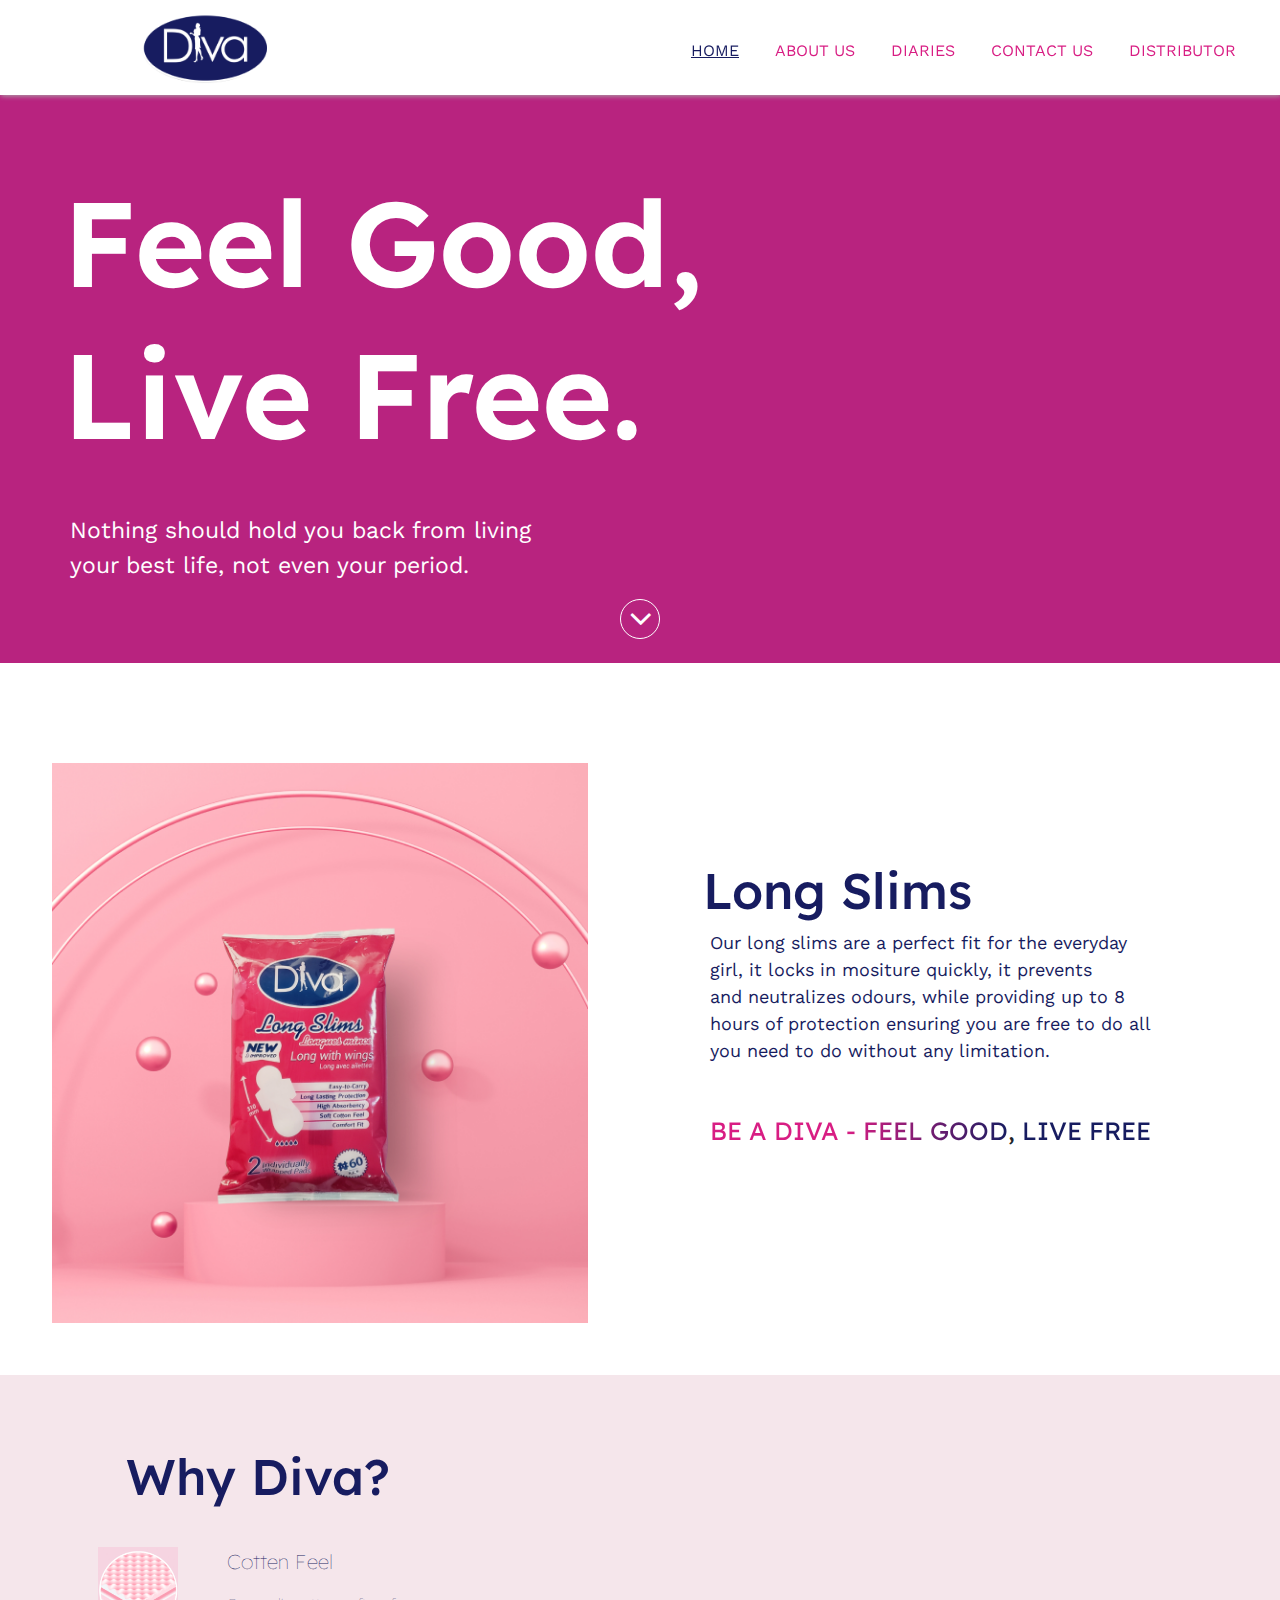
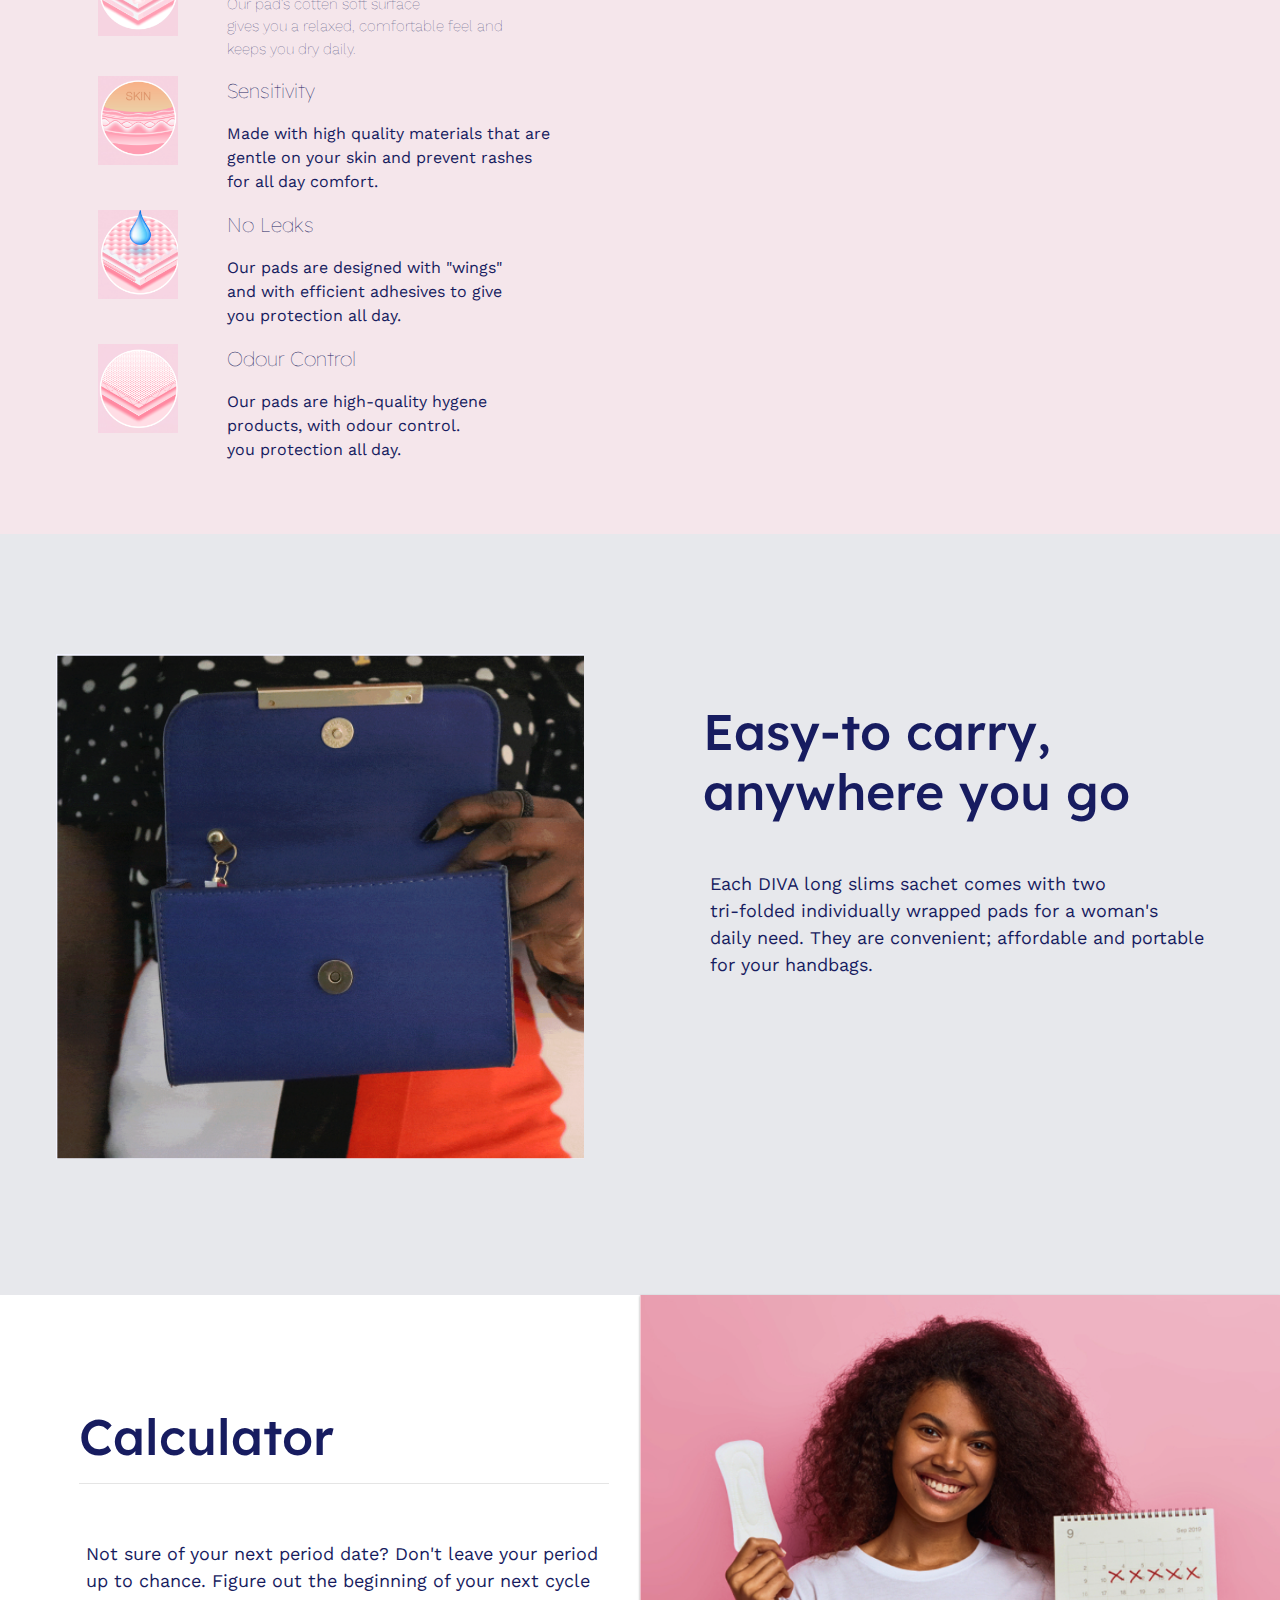
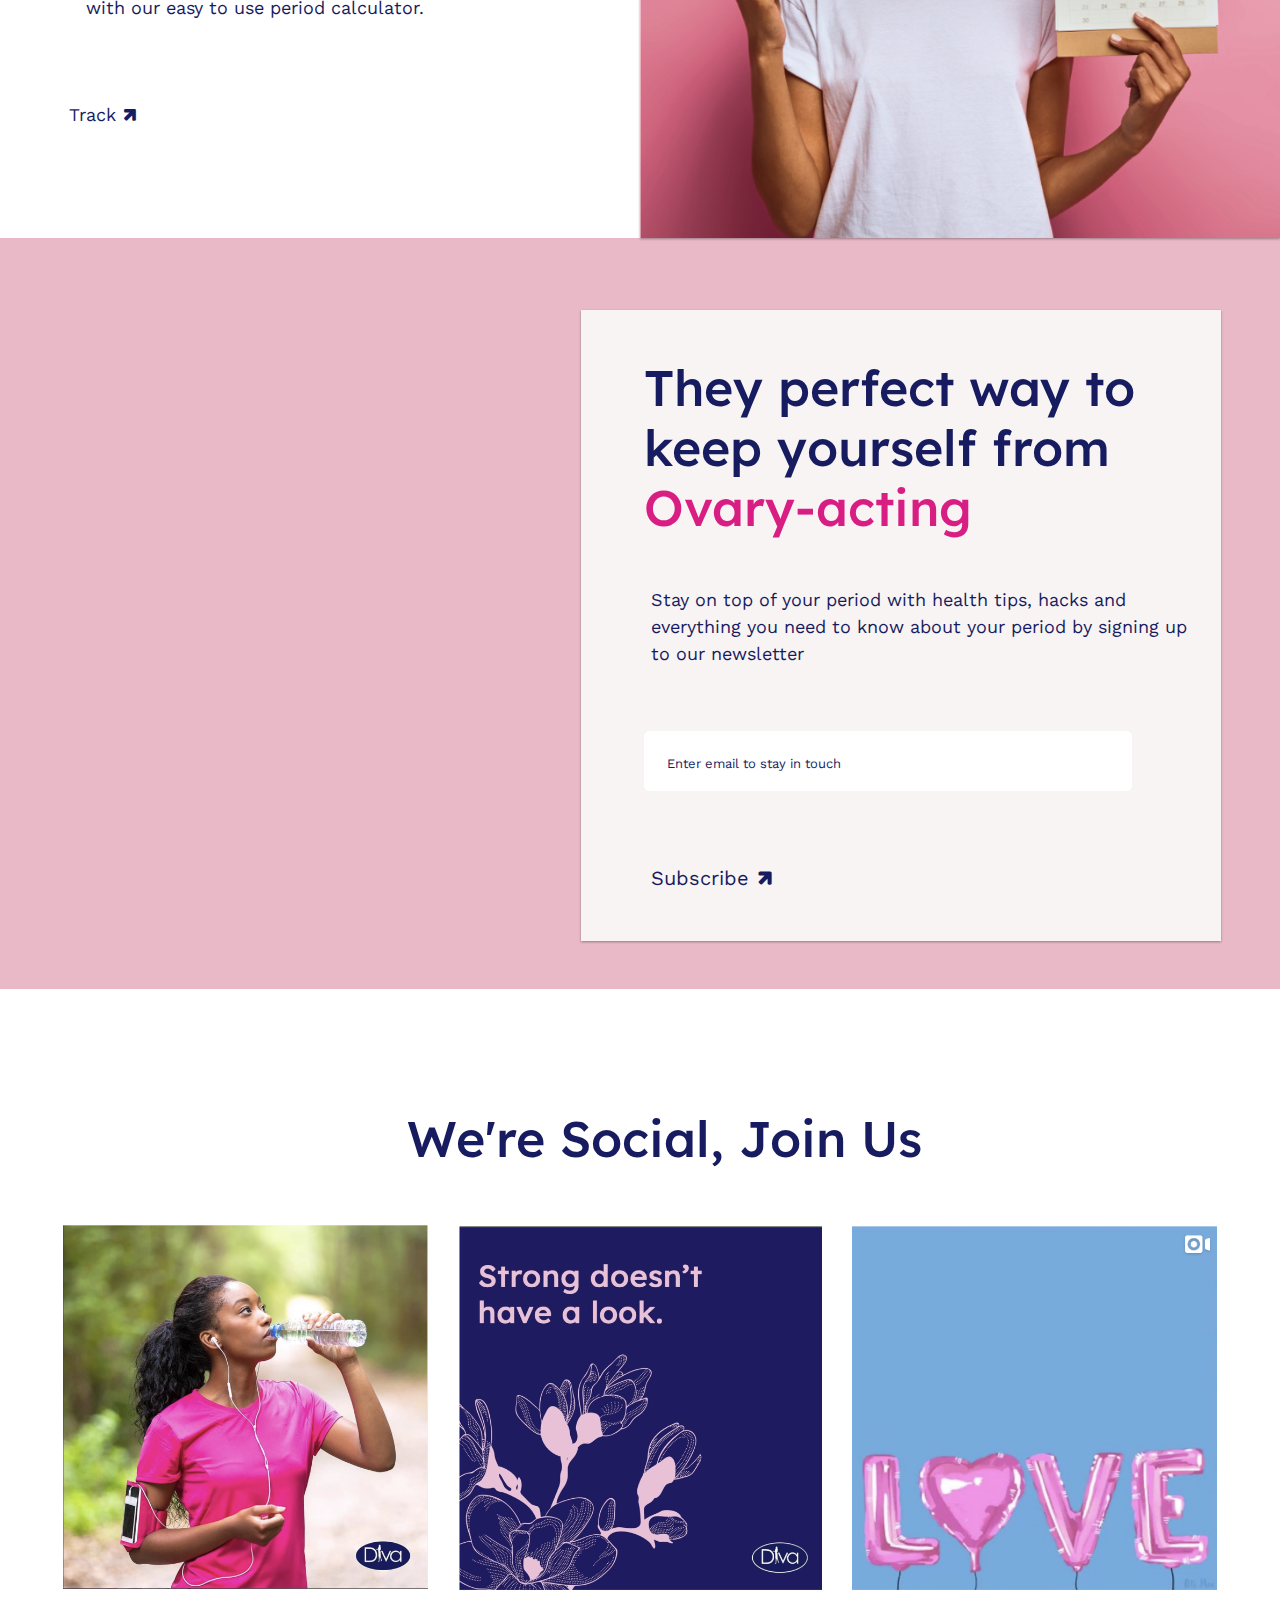
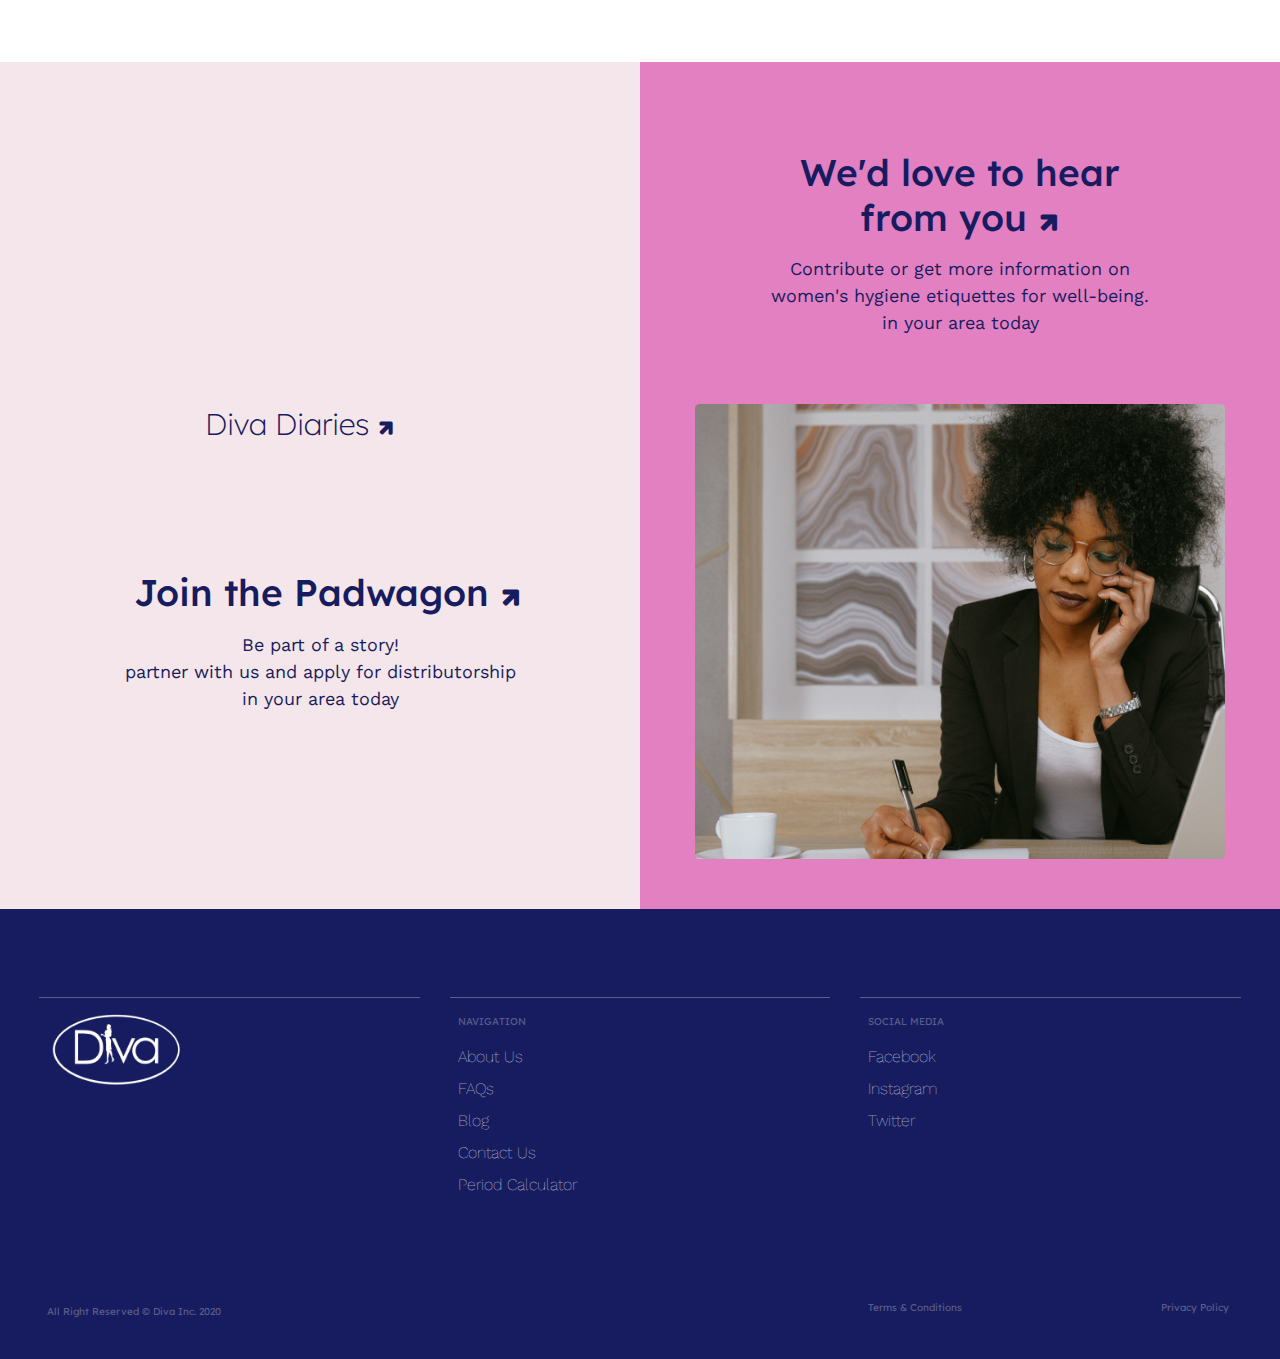
==== commit 2feff264: "css changes" ====
--- a/index.html
+++ b/index.html
@@ -381,7 +381,7 @@
             <!-- </div> -->
         </div>
 
-        <div class="row footer">
+        <div class="row footer p-4">
             <div class="col-sm-4">
                 <br /><br />
                 <hr style="border-color: #5b5c88 !important;" />
@@ -423,15 +423,17 @@
     <div class="dModal" id="firstPopup">
         <div class="dModal-content">
             <span class="close-button">&times;</span>
-            <div class="row popupColor"
-                style="margin-left: 0px; margin-right: 0px;background-image: url(images/popup-header.jpg);height: 300px">
+            <div class="row popupColor popupHeader"
+                style="margin-left: 0px; margin-right: 0px;background-image: url(images/popup-header.jpg);">
                 <div class="col-8">
-                    <h4 class="align-self-center ml-5 defaultIntroSize2 text-white "
-                        style="font-size:60px !important; margin-top: 100px ">PERIOD CALCULATOR</h4>
-                </div>
-
-            </div>
-            <div class="row">
+                    <h4 class="align-self-center ml-5 defaultIntroSize2 text-white d-none d-lg-block"
+                        style="font-size: 60px !important; margin-top: 100px ">PERIOD CALCULATOR</h4>
+                    <h4 class="align-self-center ml-3 defaultIntroSize2 text-white d-sm-block d-lg-none "
+                        style="font-size: 40px !important; margin-top: 100px ">PERIOD CALCULATOR</h4>
+                </div>
+
+            </div>
+            <div class="row popupHeight">
                 <div class="col-12 p-5" style="padding-bottom:  12px !important;padding-top:  12px !important;">
                     <p class="text-center colorBlue" style="font-size: 14px;">
                         Hard to keep track of your menstrual cycle? DIVA's got you! Our easy tracking tool helps map out
@@ -470,7 +472,7 @@
                                                         <select class="form-control calendarSelect periodDay"
                                                             style="font-size: 12px;height:  40px !important;width: 83px !important;padding-left: 6px;padding-right: 6px;">
                                                             <option>Option</option>
-                                                           
+
                                                         </select>
                                                     </div>
                                                 </div>
@@ -575,56 +577,61 @@
     <div class="dModal" id="secondPopup">
         <div class="dModal-content">
             <span class="close-button">&times;</span>
-            <div class="row popupColor"
-                style="margin-left: 0px; margin-right: 0px;background-image: url(images/popup-header.jpg);height: 300px">
+            <div class="row popupColor popupHeader"
+                style="margin-left: 0px; margin-right: 0px;background-image: url(images/popup-header.jpg);">
                 <div class="col-8">
-                    <h4 class="align-self-center ml-5 defaultIntroSize2 text-white "
-                        style="font-size:60px !important; margin-top: 100px ">PERIOD CALCULATOR</h4>
-                </div>
-
-            </div>
-            <div class="row">
+                    <h4 class="align-self-center ml-5 defaultIntroSize2 text-white d-none d-lg-block"
+                        style="font-size: 60px !important; margin-top: 100px ">PERIOD CALCULATOR</h4>
+                    <h4 class="align-self-center ml-3 defaultIntroSize2 text-white d-sm-block d-lg-none "
+                        style="font-size: 40px !important; margin-top: 100px ">PERIOD CALCULATOR</h4>
+                </div>
+
+            </div>
+            <div class="row popupHeight">
                 <div class="col-12 p-5" style="padding-bottom:  12px !important;padding-top:  12px !important;">
                     <p class="text-center colorBlue" style="font-size: 14px;">
                         <a href="#" class="small float-left colorBlue"><i class="fa fa-play colorBlue mr-3"
-                            style="transform: rotate(180deg);"></i>PREV 3 MONTHS</a>
-                        <a href="#" class="small float-right colorBlue">PREV 3 MONTHS<i class="fa fa-play colorBlue ml-3"
-                            ></i></a>
+                                style="transform: rotate(180deg);"></i>PREV 3 MONTHS</a>
+                        <a href="#" class="small float-right colorBlue">NEXT 3 MONTHS<i
+                                class="fa fa-play colorBlue ml-3"></i></a>
                     </p>
                 </div>
                 <div class="col-12  mb-4" style="padding-top:  0px !important;padding-bottom: 0px !important;">
                     <div class="row">
                         <div class="col-sm-4 col-md-4  col-xl-3 rounded periodWidget"
-                        style="background-color: #F5E6EB;margin-left:80px">
-                        
-                        <div class="row"><h3 class="card-header small colorBlue w-100 colorPurple text-center ">IMPORTANT DATES</h3>
-                            <div class="col-12">
-                                <h3 class="text-center" id="monthAndYear"></h3>
-                                <table class="table small" id="calendar">
-                                    <thead>
-                                        <tr class="small">
-                                            <th>Sun</th>
-                                            <th>Mon</th>
-                                            <th>Tue</th>
-                                            <th>Wed</th>
-                                            <th>Thu</th>
-                                            <th>Fri</th>
-                                            <th>Sat</th>
-                                        </tr>
-                                    </thead>
-
-                                    <tbody id="calendar-body" class="small">
-
-                                    </tbody>
-                                </table>
-
-                            </div>
-                        </div>
-                    </div>
+                            style="background-color: #F5E6EB;margin-left:80px">
+
+                            <div class="row">
+                                <h3 class="card-header small colorBlue w-100 colorPurple text-center ">IMPORTANT DATES
+                                </h3>
+                                <div class="col-12">
+                                    <h3 class="text-center" id="monthAndYear"></h3>
+                                    <table class="table small" id="calendar">
+                                        <thead>
+                                            <tr class="small">
+                                                <th>Sun</th>
+                                                <th>Mon</th>
+                                                <th>Tue</th>
+                                                <th>Wed</th>
+                                                <th>Thu</th>
+                                                <th>Fri</th>
+                                                <th>Sat</th>
+                                            </tr>
+                                        </thead>
+
+                                        <tbody id="calendar-body" class="small">
+
+                                        </tbody>
+                                    </table>
+
+                                </div>
+                            </div>
+                        </div>
                         <div class="col-sm-4 col-md-4  col-xl-3  rounded mb-1 periodWidget"
                             style="background-color: #F5E6EB;margin-left:60px">
                             <div class="row">
-                                <h3 class="card-header small colorBlue w-100 colorPurple text-center">IMPORTANT DATES</h3>
+                                <h3 class="card-header small colorBlue w-100 colorPurple text-center">IMPORTANT DATES
+                                </h3>
                                 <div class="col-12">
                                     <h3 class="text-center" id="monthAndYear"></h3>
                                     <table class="table small " id="calendar">
@@ -651,7 +658,8 @@
                         <div class="col-sm-4 col-md-4  col-xl-3 rounded periodWidget"
                             style="background-color: #F5E6EB;margin-left:60px">
                             <div class="row">
-                                <h3 class="card-header small colorBlue w-100 colorPurple text-center">IMPORTANT DATES</h3>
+                                <h3 class="card-header small colorBlue w-100 colorPurple text-center">IMPORTANT DATES
+                                </h3>
                                 <div class="col-12">
                                     <h3 class="text-center" id="monthAndYear"></h3>
                                     <table class="table small" id="calendar">
@@ -698,7 +706,8 @@
 <script src="https://stackpath.bootstrapcdn.com/bootstrap/4.4.1/js/bootstrap.min.js"
     integrity="sha384-wfSDF2E50Y2D1uUdj0O3uMBJnjuUD4Ih7YwaYd1iqfktj0Uod8GCExl3Og8ifwB6"
     crossorigin="anonymous"></script>
-<script src="calendar.js"></script>
+<script src="moment.min.js"></script>
+<script src="divaCalendar.js"></script>
 <script>
     var modal = document.querySelector("#firstPopup");
     var secondModal = document.querySelector("#secondPopup");
@@ -793,195 +802,65 @@
         }
         $this.parent().parent().find('p').text(number);
     });
-    var calendarObject = {
-
-        today: new Date(),
-        selectYear: this.currentYear,
-        selectMonth: document.querySelector(".periodMonth"),
-        selectDay: document.querySelector(".periodDay"),
-        preMenses: 1, postMenses: 2, freeDays: 2,
-        months: ["Jan", "Feb", "Mar", "Apr", "May", "Jun", "Jul", "Aug", "Sep", "Oct", "Nov", "Dec"],
-        fillMonths: () => {
-            calendarObject.months.forEach((element, i) => {
-                options = document.createElement('option');
-                options.text = element;
-                options.value = i;
-                document.querySelector(".periodMonth").append(options)
-            });
-        },
-        fillDays: () => {
-            let days =  range(1, 31);
-           
-           days.forEach((element, i) => {
-                options = document.createElement('option');
-                options.text = element;
-                options.value = i;
-                document.querySelector(".periodDay").append(options)
-            });
-        },
-        next: () => { },
-        previous: () => { },
-        jump: () => { },
-        showCalendar: (month, year, div) => {
-
-
-            div.forEach((divID, index) => {
-                // index++;
-                console.log('Hit ehre : ',index)
-                let firstDay;
-            
-     firstDay = (new Date(year, month + index)).getDay();
-//  firstDay = (new Date(year, month + index)).getDay();
-//      console.log("First 2: ", firstDay)
-
-            //    console.log("Hi thre: ",firstDay)
-                tbl = document.getElementById(divID); // body of the calendar
-               
-                // clearing all previous cells
-                tbl.innerHTML = "";
-
-                // filing data about month and in the page via DOM.
-                $("#" + divID).parent().parent().find("#monthAndYear").html(firstDay);
-                // calendarObject.selectMonth.value = month + i;
-
-                // creating all cells
-                let date = 1;
-                for (let i = 0; i < 6; i++) {
-                    // creates a table row
-                    let row = document.createElement("tr");
-
-                    //creating individual cells, filing them up with data.
-                    for (let j = 0; j < 7; j++) {
-                        if (i === 0 && j < firstDay) {
-                            cell = document.createElement("td");
-                            span = document.createElement('span');
-                            cellText = document.createTextNode("");
-                            cell.appendChild(span);
-                            row.appendChild(cell);
-                        }
-                        else if (date > calendarObject.daysInMonth((month + index), year)) {
-                            break;
-                        }
-                        else {
-                            cell = document.createElement("td");
-                            span = document.createElement('span');
-                            span.innerHTML = date;
-                            let predictedDays = calendarObject.predictDays();
-                            predictedDays.forEach((type, index) => {
-                                   switch(index){
-                                       case 0:
-                                        type.forEach(dates => {
-                                            if(dates === date){
-                                                console.log(dates, date);
-                                                span.classList.add("pre-menses");
-                                                span.classList.add("rounded-circle");
-                                            }
-                                        });
-                                    break;
-                                    case 1:
-                                        type.forEach(dates => {
-                                            if(dates === date){
-                                                console.log(dates, date);
-                                                span.classList.add("menses-text");
-                                                span.classList.add("rounded-circle");
-                                            }
-                                        });
-                                    break;
-                                    case 2:
-                                        type.forEach((dates, r) => {
-                                            
-                                            if(dates === date){
-                                                console.log(dates, date);
-                                                if(r <=1){
-                                                    span.classList.add("post-menses");
-                                                    span.classList.add("rounded-circle");
-                                                }else{
-                                                    // cell.classList.add("bg-white");
-                                                }
-                                                
-                                                
-                                            }
-                                        });
-                                        break
-                                        case 3:
-                                        type.forEach(dates => {
-                                            if(dates === date){
-                                               
-                                                span.classList.add("ovulation-color");
-                                                span.classList.add("rounded-circle");
-                                            }
-                                        });
-                                        break
-                                        
-                                       default:
-                                           break;
-                                   }
-                                    
-                            });
-
-                            if (date === calendarObject.today.getDate() && year === calendarObject.today.getFullYear() && (month + index) === calendarObject.today.getMonth()) {
-                                cell.classList.add("bg-info");
-                            } // color today's date
-                            cell.appendChild(span);
-                            row.appendChild(cell);
-                            date++;
-                        }
-
-
-                    }
-
-                    tbl.appendChild(row); // appending each row into calendar body.
-                    // tbl = '';
-                }
-            })
-
-
-        },
-        daysInMonth: (iMonth, iYear) => {
-            // console.log(iMonth, iYear);
-            // console.log(new Date(iYear, iMonth, 32).getDate());
-            return 32 - new Date(iYear, iMonth, 32).getDate();
-        },
-        predictDays: () => {
-            var periodDate = Date.parse(calendarObject.today.getFullYear() + "-" + (parseInt(calendarObject.selectMonth.value) + 1) + "-" + parseInt(calendarObject.selectDay.value));
-            var daysAgo = periodDate - 1000 * 3600 * 24 * calendarObject.preMenses;
-            var selectedDate = new Date(daysAgo);
-            var guessPeriodDays = range(parseInt(calendarObject.selectDay.value)+1, (parseInt(calendarObject.selectDay.value)+parseInt(document.querySelector('.noOfDays').innerHTML)));
-            var days = [];
-            days.push([selectedDate.getDate(), selectedDate.getDate()+1, ]); //first and second days before period begins
-            days.push(guessPeriodDays); //period days 
-            let freeDays = calendarObject.predictFreeDays(guessPeriodDays[guessPeriodDays.length-1], parseInt(document.querySelector('.noOfDays').innerHTML)); //array at last place - duration of periond
-            days.push(freeDays);
-            let ovulation = calendarObject.predictOvulation(freeDays[freeDays.length-1], parseInt(document.querySelector('.noOfDays').innerHTML));
-            days.push(ovulation);
-            
-           
-            return days;
-        },
-        predictFreeDays: (endDate, duration) => {
-            let max = 10;
-            let allowedFreeDays = max - duration;
-            let rangeData = range(endDate+1, allowedFreeDays+endDate);
-            let ovulation = calendarObject.predictOvulation(rangeData[rangeData.length-1], duration)
-           
-            return [...rangeData];
-        },
-        predictOvulation: (startDate, duration)=>{
-            
-            return range(startDate+1, duration+startDate);
-        }
-    }
    
-    const range =  (x,y) => Array.from((function*(){
-                        while (x <= y) yield x++;
-        })
-    ());
     //Fill Months
     calendarObject.fillMonths()
     calendarObject.fillDays();
-    console.log(range(6,17));
-
-
+    var predate;
+    for (let index = 0; index < 3; index++) {
+        // const element = array[index];
+        if(index=== 0){
+            getDates(index, 3, 5);
+        }else{
+            
+            getDates(index, predate.format('M')-1, predate.format('D'));
+        }
+        
+       
+    }
+    function getDates(index, startMonth,startDate){
+        
+        if(index > 0){
+           
+            var startdate = moment({year: 2020, months:startMonth, date: startDate});
+            var perioddate = moment({year: 2020, months:startMonth, date: startDate});
+            predate = startdate;
+            periodDate = perioddate.add(2, 'days')
+            console.log('Start-Date: ', [predate.format('D'), parseInt(predate.format('D'))+1])
+            numberOfDaysInMonth = calendarObject.daysInMonth(startdate.format('M'), 2020);
+            periodDays = range(periodDate.format('D'),parseInt(periodDate.format('D'))+5-1)
+       
+            modifiedPeriodDays = periodDays.map(element => {
+                
+                if(parseInt(element) > parseInt(numberOfDaysInMonth)){
+                   return parseInt(element) - parseInt(numberOfDaysInMonth);
+                    
+                }else{
+                    return element
+                }
+            });
+            console.log('Period-Date: ', modifiedPeriodDays)
+            
+        }else if(index === 0){
+    
+            var startdate = moment({year: 2020, months:startMonth, date: startDate});
+            var perioddate = moment({year: 2020, months:startMonth, date: startDate});
+            predate = startdate.subtract(2, 'days');
+        
+            console.log('Start-Date: ', [predate.format('D'), parseInt(predate.format('D'))+1])
+            console.log('Period-Date: ', range(parseInt(perioddate.format('D')), parseInt(perioddate.format('D'))+5-1))
+            // var cycle = startdate.add(28, 'days').format();
+            // console.log('Cycle:', cycle)
+            
+        }
+        var cycle = startdate.add(28, 'days');
+        console.log('Cycle:', cycle.format());
+        console.log('MonthToBegin: ', cycle.format('M'));
+        console.log('------------------------------')
+        console.log('------------------------------')
+        // getDates(startMonth,cycle);
+        
+    }
 </script>
 
 
--- a/style.css
+++ b/style.css
@@ -1,4 +1,4 @@
-:root{
+:root {
     --color-1: #b8237f;
     --color-2: #171C60;
     --text-color: #d81d83;
@@ -11,146 +11,169 @@
     --post-menses:#548364;
     --ovulation-color: #ff810d;
 }
-.justify-content-md-center > div{
+
+.justify-content-md-center>div {
     outline: thick tan;
-    border:1px solid #0000 !important;
-    width:100%;
-    padding:0px;
-}
-.one{
+    border: 1px solid #0000 !important;
+    width: 100%;
+    padding: 0px;
+}
+
+.one {
     background-position: center;
-    background-image: url('images/img1.png');
+    background-image: url('../img/img1.png');
     background-color: #b8237f;
     min-height: 500px !important;
-    background-size: cover;
-}
-.two{
+    background-size: 100% 100%;
+    /* margin-top: 90px; */
+}
+
+.two {
     background-color: white;
-    min-height:300px;
-}
-
-.three{
+    min-height: 300px;
+}
+
+.three {
     background-size: cover;
     background-position: center;
-    background-image: url('images/bg2.png');
+    background-image: url('../img/bg2.png');
     background-color: #F5E6EB;
     min-height: 600px !important;
 }
-.girlWithBook{
-   
+
+.girlWithBook {
     background-position: center;
-    background-image: url('images/girlWithBook.png');
+    background-image: url('../img/girlWithBook.png');
     background-color: #F5E6EB;
     height: 400px !important;
 }
-.four{
+
+.four {
     background-color: #E7E8EC;
     min-height: 500px !important;
 }
-.five{
-    background-color: #ffe4f3;
+
+.five {
+    background-color: #fff;
     min-height: 450px !important;
 }
-.six{
+
+.six {
     background-size: cover;
     background-position: center;
-    background-image: url('images/bg5.png');
+    background-image: url('../img/bg5.png');
     background-color: #E9B9C8;
     min-height: 500px !important;
 }
-.seven{
+.six input::placeholder {
+   
+        color: var(--color-2);
+        font-size: 13px;
+        font-weight: lighter;
+      
+}
+.seven {
     background-color: #fff;
     min-height: 500px !important;
 }
-.eight{
+
+.eight {
     background-color: #FFFFFF;
     min-height: 500px !important;
 }
-.peachPage{
+
+.peachPage {
     background-color: #F5E6EB;
     min-height: 100%;
 }
-.greyPage{
+
+.greyPage {
     background-color: #f9f9ff;
     min-height: 100%;
 }
 
-#header{
-    background-color:white !important;
-    padding-bottom:2px;
+#header {
+    background-color: white !important;
+    padding-bottom: 2px;
     box-shadow: 1px 1px 5px #aaaaaa !important;
     z-index: 99999;
     position: fixed;
 }
-#header .nav-item  .nav-link{
-    margin-right: 20px ;
-    color:var(--text-color)!important;
-    
-}
-#header .nav-item  > a:hover, .active{
+
+#header .nav-item .nav-link {
+    margin-right: 20px;
+    color: var(--text-color);
+}
+
+#header .nav-item>a:hover, .active>a {
     text-decoration: underline;
     color: var(--color-2) !important;
     /* border-color:  #171C60 !important; */
 }
-.footer{
-    background-color:#171C60 !important;
-    height:100%;
-}
-.footer  .div2 a{
-    
+
+.footer {
+    background-color: #171C60 !important;
+    height: 450px;
+    padding-left: 15% ;
+    padding-right: 15% ;
+    padding-top: 24px ;
+    padding-bottom: 24px ;
+}
+
+.footer .div2 a {
     font-size: 16px;
     font-weight: lighter;
     margin-bottom: 8px !important;
 }
 
-.defaultIntroSize{
+.defaultIntroSize {
     font-family: 'Lexend Deca';
     font-size: 120px !important;
     font-weight: 600;
     /* color:#171C60 */
 }
-.defaultIntroSize2{
+
+.defaultIntroSize2 {
     font-family: 'Lexend Deca';
     font-size: 50px !important;
 }
 
-.defaultIntroSize3{
+.defaultIntroSize3 {
     font-family: 'Lexend Deca';
     font-size: 70px !important;
 }
 
-#introCaptions{
+#introCaptions {
     font-size: 70px;
     font-weight: 400;
     /* color:#171C60; */
 }
-.desc{
+
+.desc {
     margin-left: 55px !important;
 }
-body{
+
+body {
     font-family: 'Work Sans';
     width: 100% !important;
 }
 
-.text-pink{
-    color:var(--text-color) !important;
+.text-pink {
+    color: var(--text-color) !important;
 }
 
 /* subscribe input box border */
-.control{
+
+.control {
     border: 2px solid #fff;
-    
     color: #fff !important;
     width: 40%;
     height: 60px;
     font-weight: bold;
     border-radius: 25px;
-   font-size:20px !important;
-
-}
-.control::-webkit-input-placeholder {
-    color: var(--color-2) !important;
-}
+    font-size: 20px !important;
+}
+
 select {
     width: 100%;
     padding: 5px;
@@ -164,224 +187,252 @@
     background-position-x: 95%;
     background-size: 23px;
 }
+
 /* Title Element */
-.blueTitle{
-    color:#171C60 ;
+
+.blueTitle {
+    color: #171C60;
     font-size: 12px !important;
     text-transform: capitalize !important;
-    font-weight:300 !important;
-}
-.whiteTitle{
-    color:white ;
+    font-weight: 300 !important;
+}
+
+.whiteTitle {
+    color: white;
     font-size: 12px !important;
     text-transform: capitalize !important;
-    font-weight:300 !important;
-}
-.whiteTitle > hr{
+    font-weight: 300 !important;
+}
+
+.whiteTitle>hr {
     border-color: white !important;
 }
-.two .title{
-    color:#171C60 !important;
+
+.two .title {
+    color: #171C60 !important;
     font-size: 12px !important;
     text-transform: capitalize;
-    font-weight:300 !important;
-}
-.three .title{
-    color:#E380C1 !important;
+    font-weight: 300 !important;
+}
+
+.three .title {
+    color: #E380C1 !important;
     font-size: 12px !important;
     text-transform: capitalize;
-    font-weight:300 !important;
-}
-.two .title > hr, .blueTitle > hr{
+    font-weight: 300 !important;
+}
+
+.two .title>hr, .blueTitle>hr {
     border-color: #171C60 !important;
 }
+
 /* This are for the borders in div 3 */
-.three .bottomLeftBorder{
-    
-        background-image: linear-gradient(transparent, grey),
-                          linear-gradient(grey, transparent);                 
-        background-repeat: no-repeat;
-        background-size: 1px 50%, 50%  1px, 1px 50%, 50% 1px, calc(100% - 8px) calc(100% - 8px);
-        background-position: left bottom, left bottom, 4px;
-        
-    
-}
-.three .bottomRightBorder{
-    background-image: linear-gradient(transparent, transparent),
-    linear-gradient(transparent, transparent),
-    linear-gradient(transparent, transparent),
-    linear-gradient(grey, transparent);
-    
-   
-background-repeat: no-repeat;
-background-size: 1px 50%, 50%  1px, 1px 50%, 50% 1px, calc(100% - 8px) calc(100% - 8px);
-background-position:  right bottom,  bottom, 4px 
-}
-.three .topRightBorder{
-    background-image: linear-gradient(grey, transparent),
-    linear-gradient(transparent, transparent),
-    linear-gradient(transparent, transparent),
-    linear-gradient(transparent, transparent);
-    
-   
-background-repeat: no-repeat;
-background-size: 1px 50%, 50%  1px, 1px 50%, 50% 1px, calc(100% - 8px) calc(100% - 8px);
-background-position:  left top,  top, 4px;
-}
-
-.btn-primary{
-    background-color:#171C60 !important;
-    border:1px solid #171C60 !important;
-    color:white;
+
+.three .bottomLeftBorder {
+    background-image: linear-gradient(transparent, grey), linear-gradient(grey, transparent);
+    background-repeat: no-repeat;
+    background-size: 1px 50%, 50% 1px, 1px 50%, 50% 1px, calc(100% - 8px) calc(100% - 8px);
+    background-position: left bottom, left bottom, 4px;
+}
+
+.three .bottomRightBorder {
+    background-image: linear-gradient(transparent, transparent), linear-gradient(transparent, transparent), linear-gradient(transparent, transparent), linear-gradient(grey, transparent);
+    background-repeat: no-repeat;
+    background-size: 1px 50%, 50% 1px, 1px 50%, 50% 1px, calc(100% - 8px) calc(100% - 8px);
+    background-position: right bottom, bottom, 4px
+}
+
+.three .topRightBorder {
+    background-image: linear-gradient(grey, transparent), linear-gradient(transparent, transparent), linear-gradient(transparent, transparent), linear-gradient(transparent, transparent);
+    background-repeat: no-repeat;
+    background-size: 1px 50%, 50% 1px, 1px 50%, 50% 1px, calc(100% - 8px) calc(100% - 8px);
+    background-position: left top, top, 4px;
+}
+
+.btn-primary {
+    background-color: #171C60 !important;
+    border: 1px solid #171C60 !important;
+    color: white;
     font-size: 12px
 }
-.btn-primary:hover{
-    background-color:#171C60 !important;
-    border:1px solid #171C60 !important;
-}
-
+
+.btn-primary:hover {
+    background-color: #171C60 !important;
+    border: 1px solid #171C60 !important;
+}
 
 /* Image overlaps div 5 and 6 */
-.five img{
+
+.five img {
     position: relative;
     /* top: 130px; */
     z-index: 9999;
-    box-shadow: 0 1px 3px rgba(0,0,0,0.12), 0 1px 2px rgba(0,0,0,0.24);
-    transition: all 0.3s cubic-bezier(.25,.8,.25,1);
-}
-.five img:hover{
-    box-shadow: 0 14px 28px rgba(0,0,0,0.25), 0 10px 10px rgba(0,0,0,0.22);
-}
-
-.circularDownDiv{
+    box-shadow: 0 1px 3px rgba(0, 0, 0, 0.12), 0 1px 2px rgba(0, 0, 0, 0.24);
+    transition: all 0.3s cubic-bezier(.25, .8, .25, 1);
+}
+
+.five img:hover {
+    box-shadow: 0 14px 28px rgba(0, 0, 0, 0.25), 0 10px 10px rgba(0, 0, 0, 0.22);
+}
+
+.circularDownDiv {
     width: 40px;
     border: 1px solid #fff;
     height: 40px;
     text-align: center;
 }
-.centerText{
+
+.centerText {
     text-align: center !important;
 }
 
-
 /* Custom Text Gradient indexPage */
-.gradientOne{
+
+.gradientOne {
     background: -webkit-linear-gradient(#d81d83, #d81d83);
     background-clip: text;
     -webkit-background-clip: text;
     -webkit-text-fill-color: transparent;
 }
 
-.gradientTwo{
-    background-image: linear-gradient(to right,#d81d83 ,#171C60);
+.gradientTwo {
+    background-image: linear-gradient(to right, #d81d83, #171C60);
     background-clip: text;
     -webkit-background-clip: text;
     -webkit-text-fill-color: transparent;
 }
-.gradientThree{
-    background-image: linear-gradient(to right,rgba(23, 28, 96) ,#171C60);
+
+.gradientThree {
+    background-image: linear-gradient(to right, rgba(23, 28, 96), #171C60);
     background-clip: text;
     -webkit-background-clip: text;
     -webkit-text-fill-color: transparent;
 }
-.headerText{
+
+.headerText {
     font-family: 'Lexend Deca';
-} 
-
-.colorRed{
+}
+
+.colorRed {
     color: var(--color-1) !important;
 }
-.colorBlue{
+
+.colorBlue {
     color: var(--color-2) !important;
 }
-.colorTextPink{
+
+.colorTextPink {
     color: var(--text-color) !important;
 }
-.colorLightBlue{
+
+.colorLightBlue {
     color: var(--light-blue);
 }
-.headerText3{
+
+.headerText3 {
     font-weight: 100;
     font-size: 20px;
 }
-.headerText4{
-    
-    font-size: 40px;
-}
+
 .sticky {
     position: fixed;
     top: 0;
     width: 100%;
     z-index: 999999;
     box-shadow: 1px 1px 5px #aaaaaa
-  }
-  .sticky + .content {
+}
+
+.sticky+.content {
     padding-top: 102px;
-  }
-
-
-  /* FORM */
-
-  form input, form select {
+}
+
+/* FORM */
+
+form input, form select {
     border: 1px solid #fff !important;
     height: 45px !important;
-  }
-  form textarea{
+}
+
+form textarea {
     border: 1px solid #fff !important;
     outline: none !important;
-  }
-  form input:focus, form select:focus, form textarea:focus{
-      box-shadow: 0 0 0 0.2rem rgba(23,28,95,.78) !important;
-  }
-label{
+}
+
+form input:focus, form select:focus, form textarea:focus {
+    box-shadow: 0 0 0 0.2rem rgba(23, 28, 95, .78) !important;
+}
+
+label {
     color: #ccc !important;
     font-size: 13px;
-  }
-  #accordion .card{
-      margin-bottom: 20px !important;
-      border: none !important;
-      padding: 10px
-  }
-  #accordion .card-header{
-      background-color: #fff ;
-      border: none !important;
-     
-     
-  }
-  #accordion .card-header a{
+}
+
+#accordion .card {
+    margin-bottom: 20px !important;
+    border: none !important;
+    padding: 10px
+}
+
+#accordion .card-header {
+    background-color: #fff;
+    border: none !important;
+}
+
+#accordion .card-header a {
     color: var(--color-2) !important;
     text-decoration: none !important;
-  }
-  #accordion .card-body{
+}
+
+#accordion .card-body {
     color: #6e6d98 !important;
     font-size: 14px;
-  }
-  .smallText{
+}
+
+.smallText {
     font-weight: 100;
     font-size: 14px !important;
-  }
-
-
-
-  /* BLOG */
-  .blogBg{
-      background-color: var(--blog-special-1) !important;
-  }
-  .blogBg2{
+}
+
+/* BLOG */
+
+.blogBg {
+    background-color: var(--blog-special-1) !important;
+}
+
+.blogBg2 {
     background-color: var(--blog-special-2) !important;
 }
-  .div400{
+
+.div400 {
     background-position: center;
     height: 340px !important;
- }
-  /* BLOG END */
-/* about us page÷ */
- .secondDivPadding{
-    padding-left:120px; padding-right:120px
- }
-/* end about us page */
-
-  .dModal {
+}
+
+/* BLOG END */
+
+.pagination li {
+    font-size: 14px !important;
+    padding: 8px !important;
+}
+
+.pagination li a {
+    color: var(--color-2) !important;
+}
+
+.pagination li.next {
+    border: 1px solid #ccc !important;
+    margin-left: 8px;
+    padding: 8px !important;
+    width: 5%;
+    text-align: center;
+    font-size: 12px !important;
+}
+
+.pagination li.next>a {
+    padding: 8px !important;
+}
+
+.dModal {
     position: fixed;
     left: 0;
     top: 0;
@@ -394,6 +445,9 @@
     z-index: 9999999;
     transition: visibility 0s linear 0.25s, opacity 0.25s 0s, transform 0.25s;
 }
+#secondPopup .dModal-content {
+    top: 51%;
+}
 .dModal-content {
     position: absolute;
     top: 50%;
@@ -404,6 +458,7 @@
     width: 90%;
     border-radius: 0.5rem;
 }
+
 .close-button {
     float: right;
     width: 1.5rem;
@@ -418,76 +473,143 @@
     top: 8px;
     z-index: 999;
     font-weight: 100;
-
-}
+}
+
 .close-button:hover {
-    background-color: darkgray;
-}
+    background-color:transparent;
+}
+
 .show-modal {
     opacity: 1;
     visibility: visible;
     transform: scale(1.0);
     transition: visibility 0s linear 0s, opacity 0.25s 0s, transform 0.25s;
 }
-.popupColor{
+
+.popupColor {
     background-color: var(--popup-color-top) !important;
-    
-}
-.calendarDivText{
+}
+
+.calendarDivText {
     font-weight: bold !important;
     font-size: 15px;
     text-align: center;
     padding-top: 12px
 }
-.days{
-    font-size: 40px; color:#ccc;font-weight: bold !important;
-}
-.calendarSelect{
-    border-color: #f5f2fd !important; 
+
+.days {
+    font-size: 40px;
+    color: #ccc;
+    font-weight: bold !important;
+}
+
+.calendarSelect {
+    border-color: #f5f2fd !important;
     background-color: #f5f2fd !important;
 }
-.margin-none{
+
+.margin-none {
     margin-left: 0px !important
 }
-.trigger:hover{
+
+/* about us page÷ */
+
+.secondDivPadding {
+    padding-left: 120px;
+    padding-right: 120px
+}
+
+/* end about us page÷ */
+
+.trigger:hover {
     text-decoration: none !important;
 }
-#calendar-body > tr > td,#calendar-body-2 > tr > td,#calendar-body-1 > tr > td, thead tr th{ 
-border:none !important;
-font-size: 8px;
-padding: 7px !important;
-text-align: center;
-}
-#monthAndYear{
+
+#calendar-body>tr>td, #calendar-body-2>tr>td, #calendar-body-1>tr>td, thead tr th {
+    border: none !important;
+    font-size: 8px;
+    padding: 7px !important;
+    text-align: center;
+}
+
+#monthAndYear {
     margin-top: 7px;
     font-size: 18px !important;
 }
+
 @media only screen and (max-width: 580px) {
+    .footer {
+        background-color: #171C60 !important;
+        height: 100% !important;
+        padding-left: 0px !important;
+        padding-right: 0px !important;
+    }
     .nav-mobile {
         display: block !important;
         height: 70px !important;
         width: 100px !important;
     }
     /* about us page÷ */
- .secondDivPadding{
-    padding-left:30px; padding-right:30px
- }
- .periodWidget{
-    padding-left:6px !important; 
-    margin-bottom:10px !important; 
- }
-/* end about us page */
-  }
-
-.pre-menses{
+    .secondDivPadding {
+        padding-left: 30px;
+        padding-right: 30px
+    }
+    .periodWidget {
+        padding-left: 6px !important;
+        margin-bottom: 10px !important;
+    }
+    /* end about us page */
+    /* #firstPopup .defaultIntroSize2{
+    font-size: 30px !important;
+} */
+    .popupHeader {
+        height: 210px !important;
+    }
+    .popupHeight {
+        height: 400px;
+        overflow: auto;
+    }
+    .dModal-content {
+        top: 53% !important;
+    }
+}
+
+.popupHeader {
+    height: 300px
+}
+
+/* #firstPopup .defaultIntroSize2{
+    font-size: 60px !important;
+} */
+
+.pre-menses {
     background-color: var(--pre-menses);
     color: var(--color-2) !important;
     padding: 5px !important;
     text-align: center !important;
 }
-.menses-text{background-color: var(--menses-text); color: white !important;  padding: 5px !important; text-align: center !important;}
-.post-menses{background-color: var(--post-menses); color: white !important;  padding: 5px !important; text-align: center !important;}
-.ovulation-color{background-color: var(--ovulation-color); color: var(--color-2) !important;  padding: 5px !important; text-align: center !important;}
-.colorPurple{
+
+.menses-text {
+    background-color: var(--menses-text);
+    color: white !important;
+    padding: 5px !important;
+    text-align: center !important;
+}
+
+.post-menses {
+    background-color: var(--post-menses);
+    color: white !important;
+    padding: 5px !important;
+    text-align: center !important;
+}
+
+.ovulation-color {
+    background-color: var(--ovulation-color);
+    color: var(--color-2) !important;
+    padding: 5px !important;
+    text-align: center !important;
+}
+
+.colorPurple {
     background: #e380c1;
 }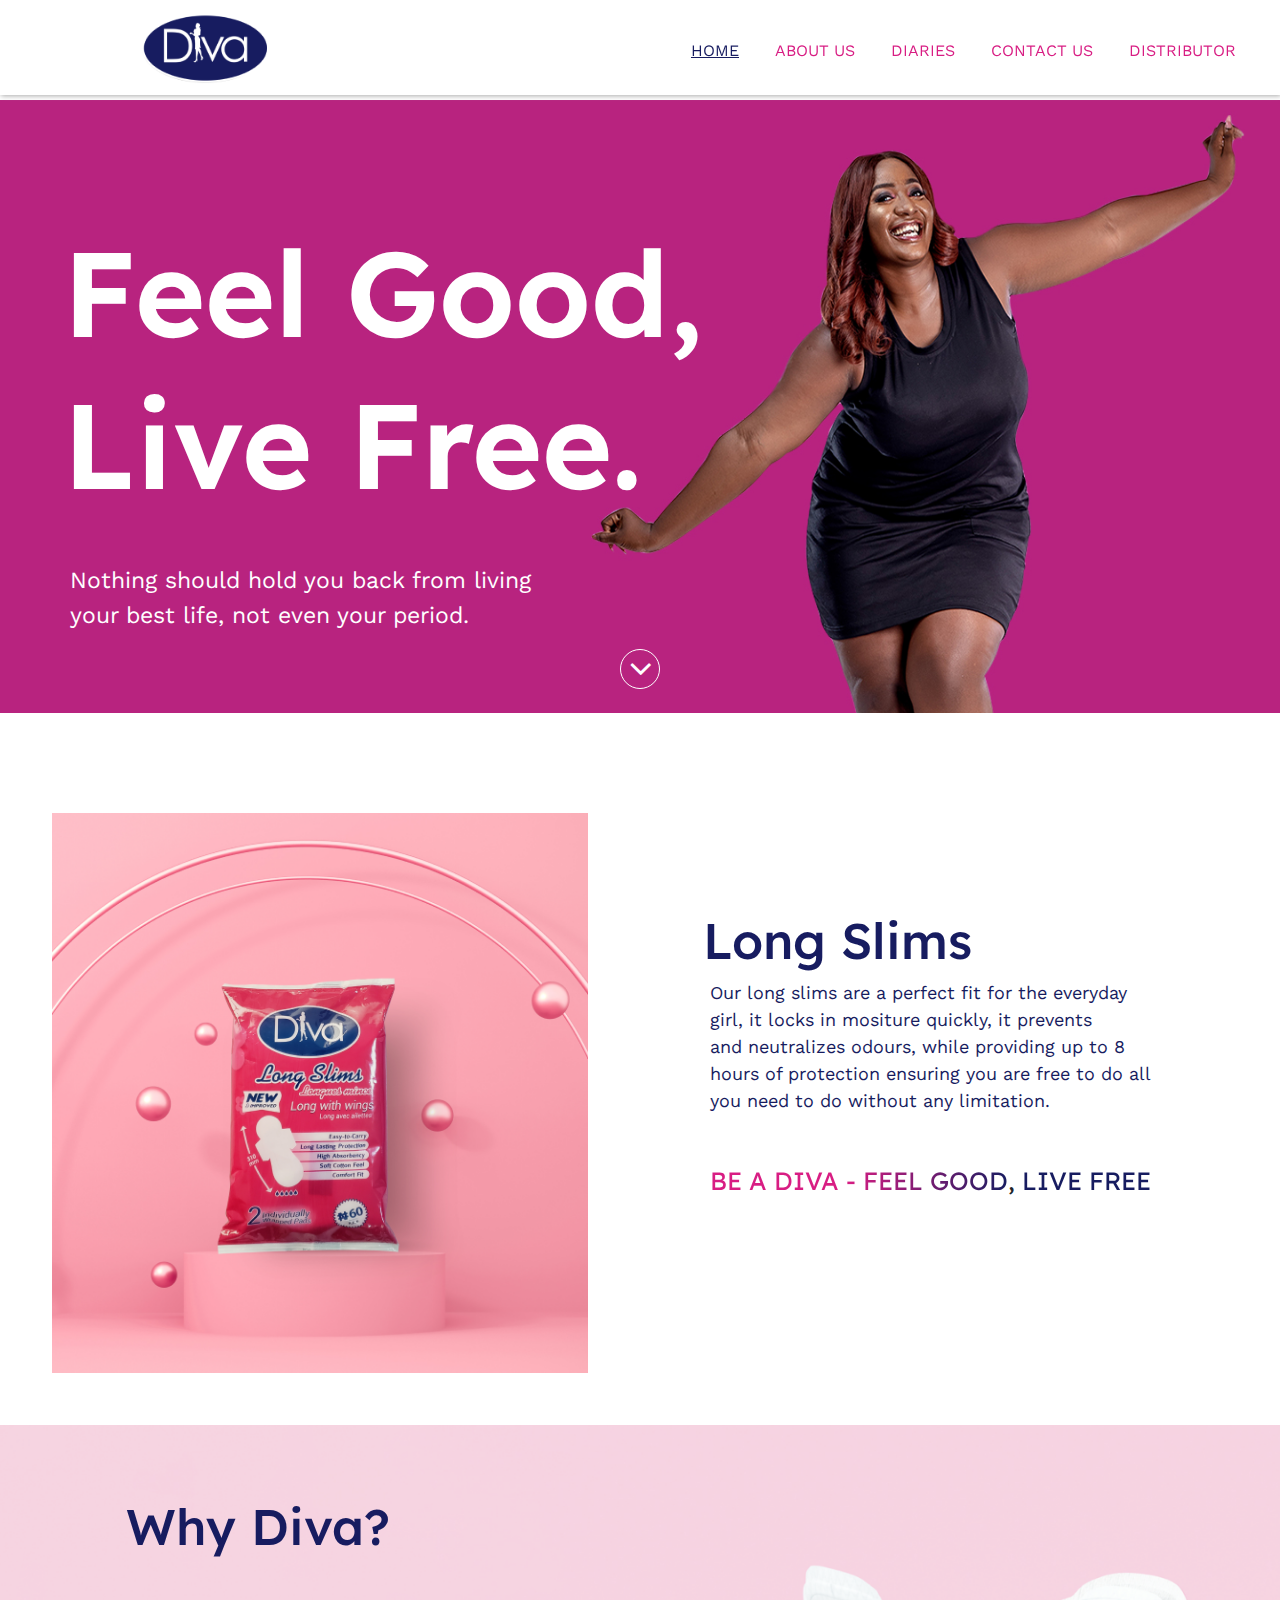
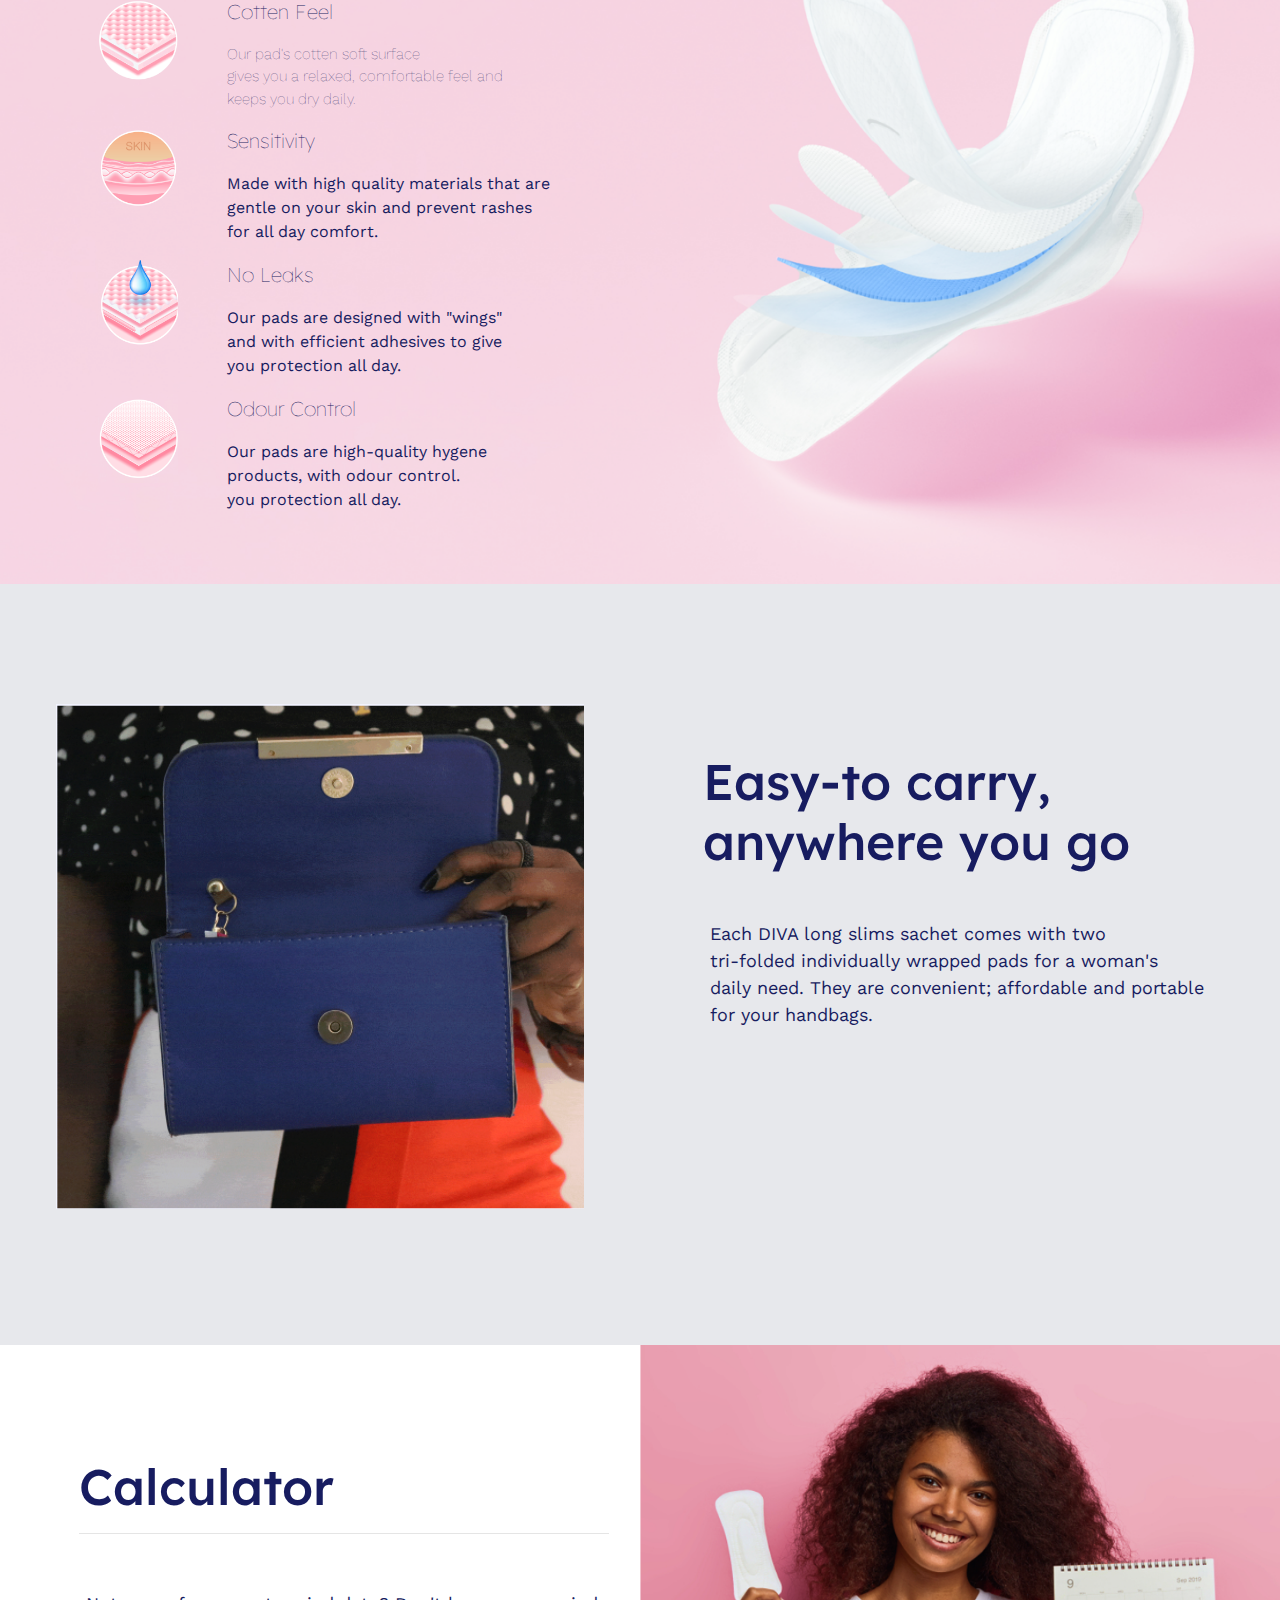
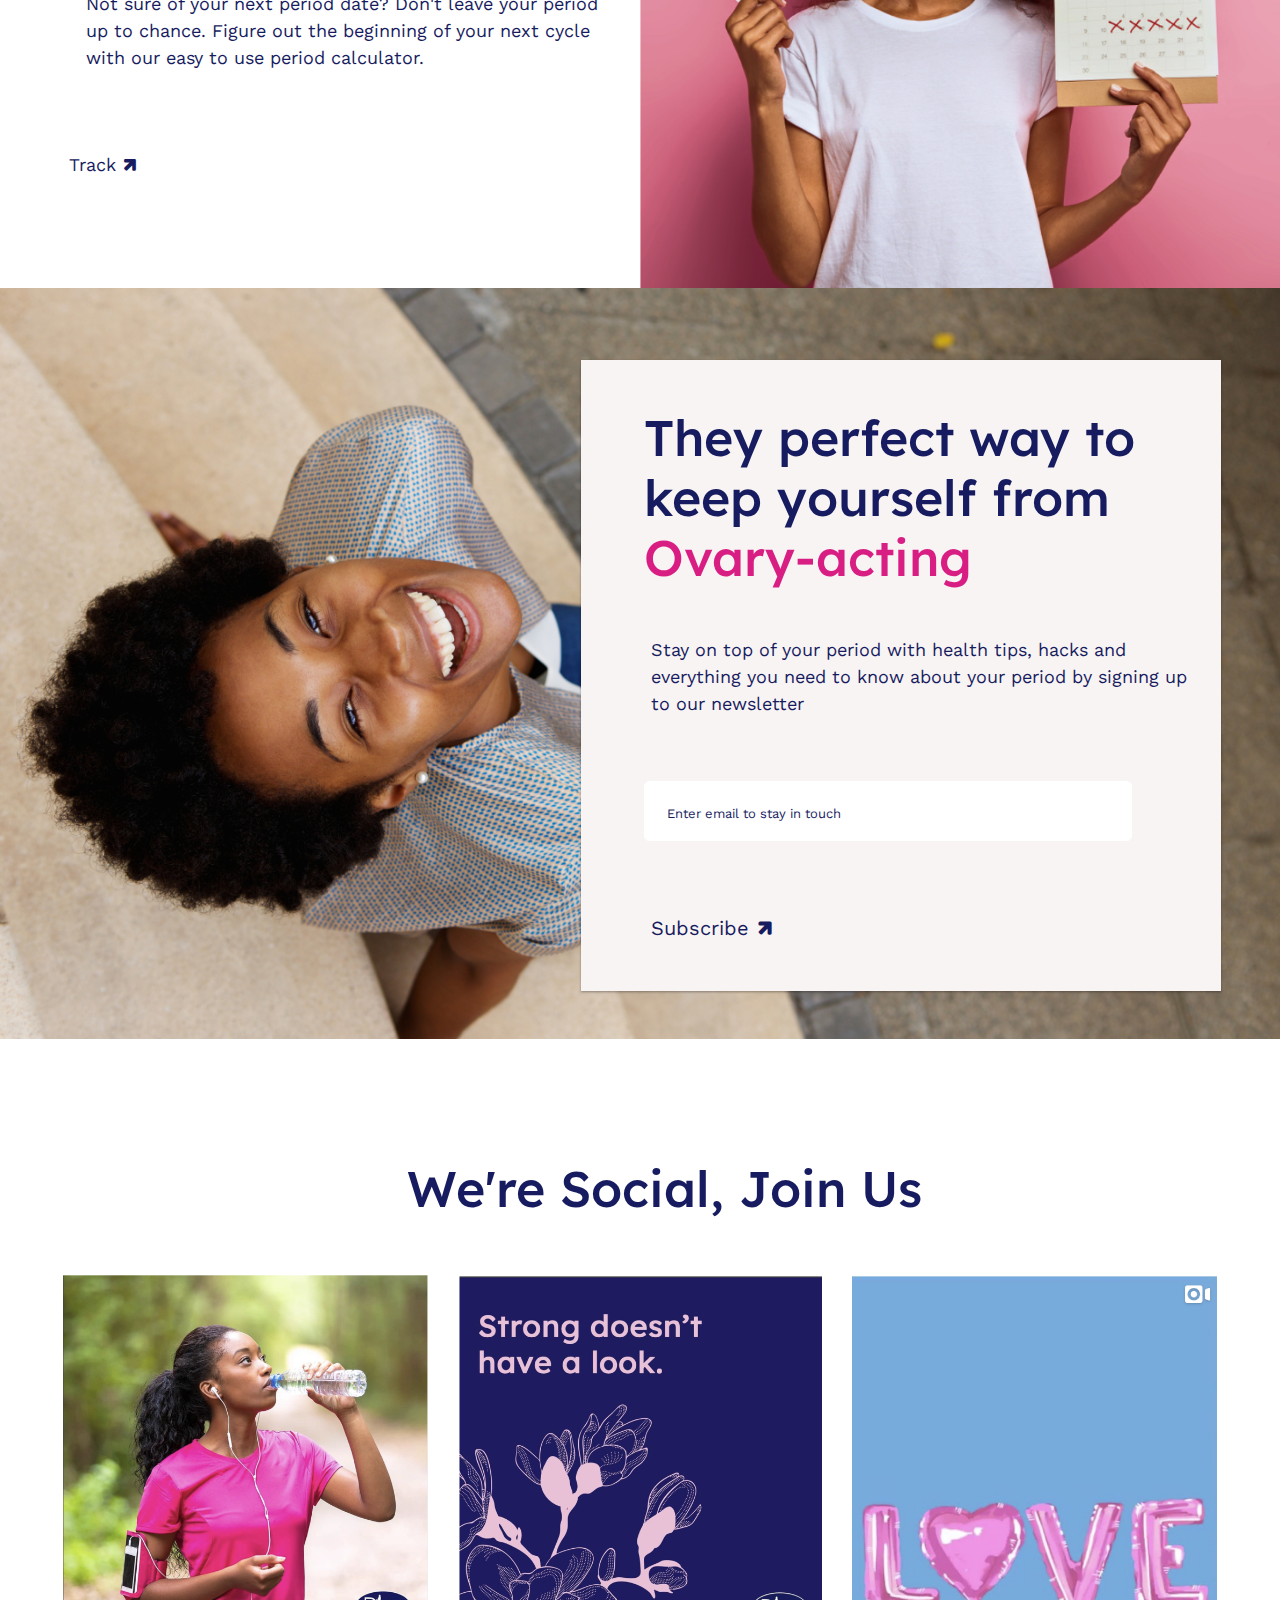
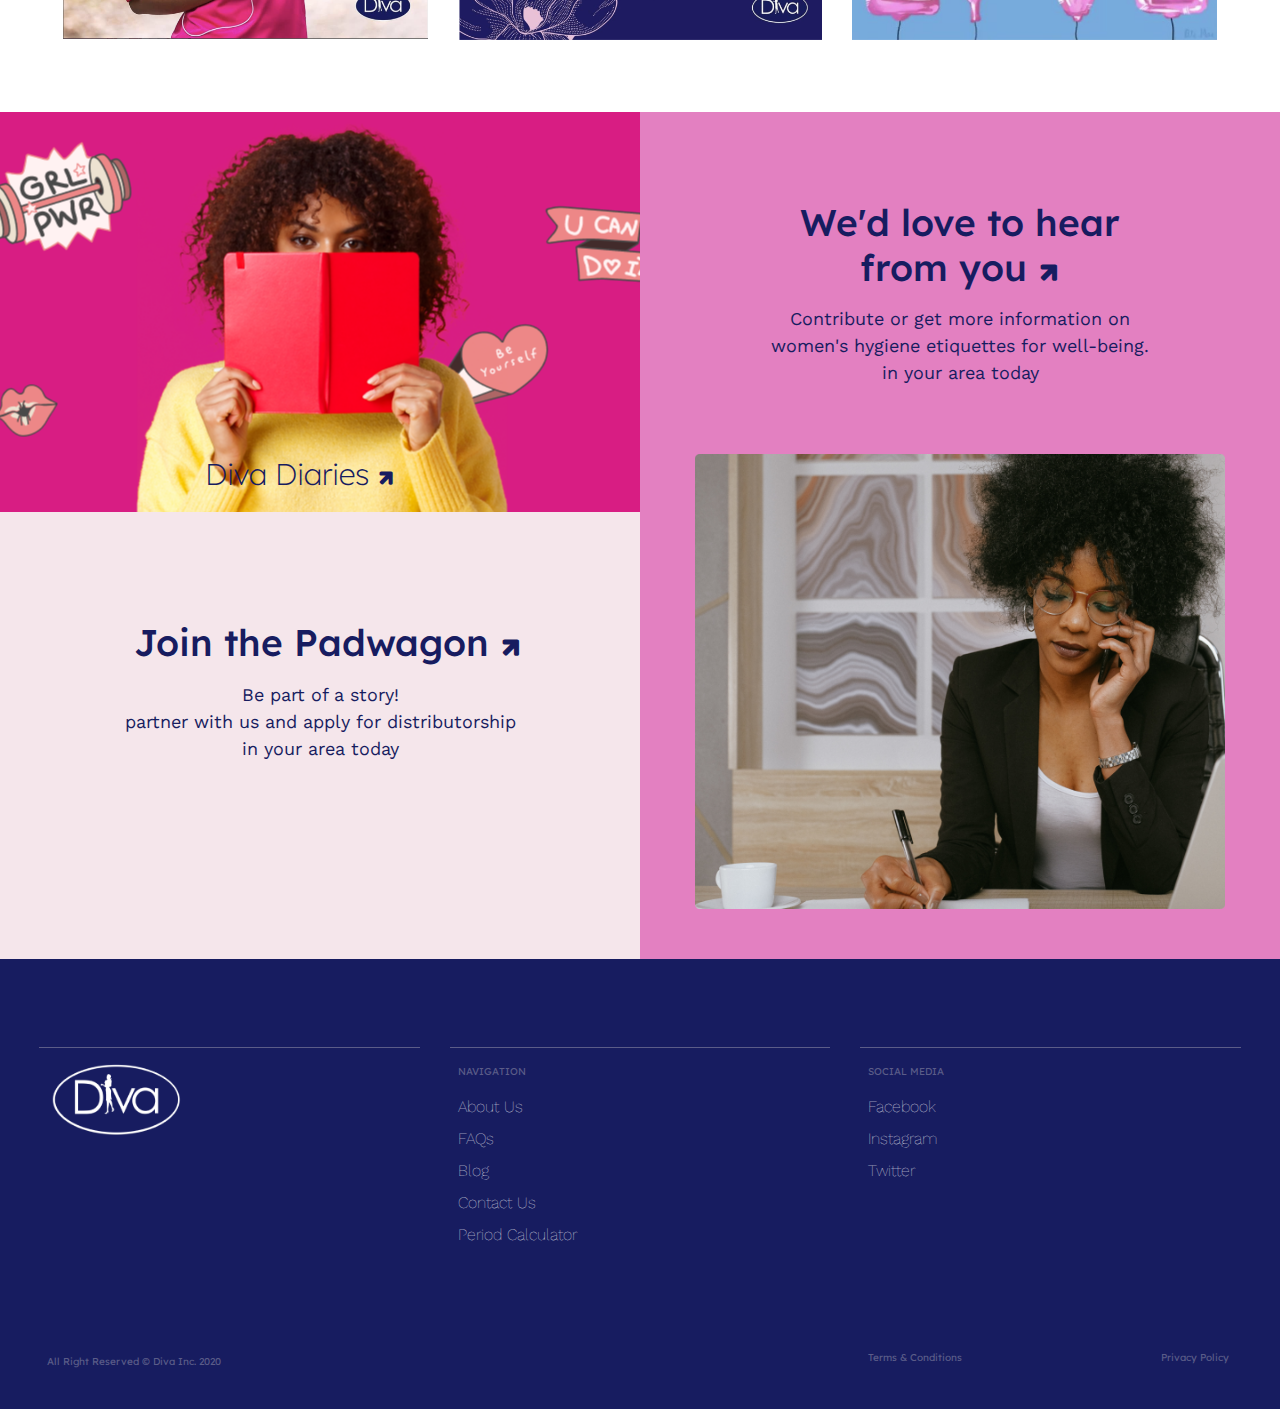
==== commit 22780703: "css changes" ====
--- a/index.html
+++ b/index.html
@@ -52,7 +52,7 @@
         </div>
         <div class="row align-items-center">
             <!-- <div class="justify-content-xl-center"> -->
-            <div class="col-12 col-md-12 col-xl-12 col-lg-12 col-sm-12 one pb-4 pt-4 " style="margin-top:50px">
+            <div class="col-12 col-md-12 col-xl-12 col-lg-12 col-sm-12 one pb-4 pt-4 " style="margin-top:100px">
                 <div class="row">
                     <div class="col-sm-8 col-md-8 d-none d-md-block mt-5">
 
--- a/style.css
+++ b/style.css
@@ -21,7 +21,7 @@
 
 .one {
     background-position: center;
-    background-image: url('../img/img1.png');
+    background-image: url('../images/img1.png');
     background-color: #b8237f;
     min-height: 500px !important;
     background-size: 100% 100%;
@@ -36,14 +36,14 @@
 .three {
     background-size: cover;
     background-position: center;
-    background-image: url('../img/bg2.png');
+    background-image: url('../images/bg2.png');
     background-color: #F5E6EB;
     min-height: 600px !important;
 }
 
 .girlWithBook {
     background-position: center;
-    background-image: url('../img/girlWithBook.png');
+    background-image: url('../images/girlWithBook.png');
     background-color: #F5E6EB;
     height: 400px !important;
 }
@@ -61,7 +61,7 @@
 .six {
     background-size: cover;
     background-position: center;
-    background-image: url('../img/bg5.png');
+    background-image: url('../images/bg5.png');
     background-color: #E9B9C8;
     min-height: 500px !important;
 }
@@ -182,7 +182,7 @@
     border: 0;
     border-radius: 5px;
     height: 34px;
-    background: url(https://www.dailies.com/_Assets/img/arrow-down.svg) no-repeat right blue;
+    background: url(https://www.dailies.com/_Assets/images/arrow-down.svg) no-repeat right blue;
     -webkit-appearance: none;
     background-position-x: 95%;
     background-size: 23px;
@@ -263,7 +263,7 @@
 
 /* Image overlaps div 5 and 6 */
 
-.five img {
+.five images {
     position: relative;
     /* top: 130px; */
     z-index: 9999;
@@ -271,7 +271,7 @@
     transition: all 0.3s cubic-bezier(.25, .8, .25, 1);
 }
 
-.five img:hover {
+.five images:hover {
     box-shadow: 0 14px 28px rgba(0, 0, 0, 0.25), 0 10px 10px rgba(0, 0, 0, 0.22);
 }
 
